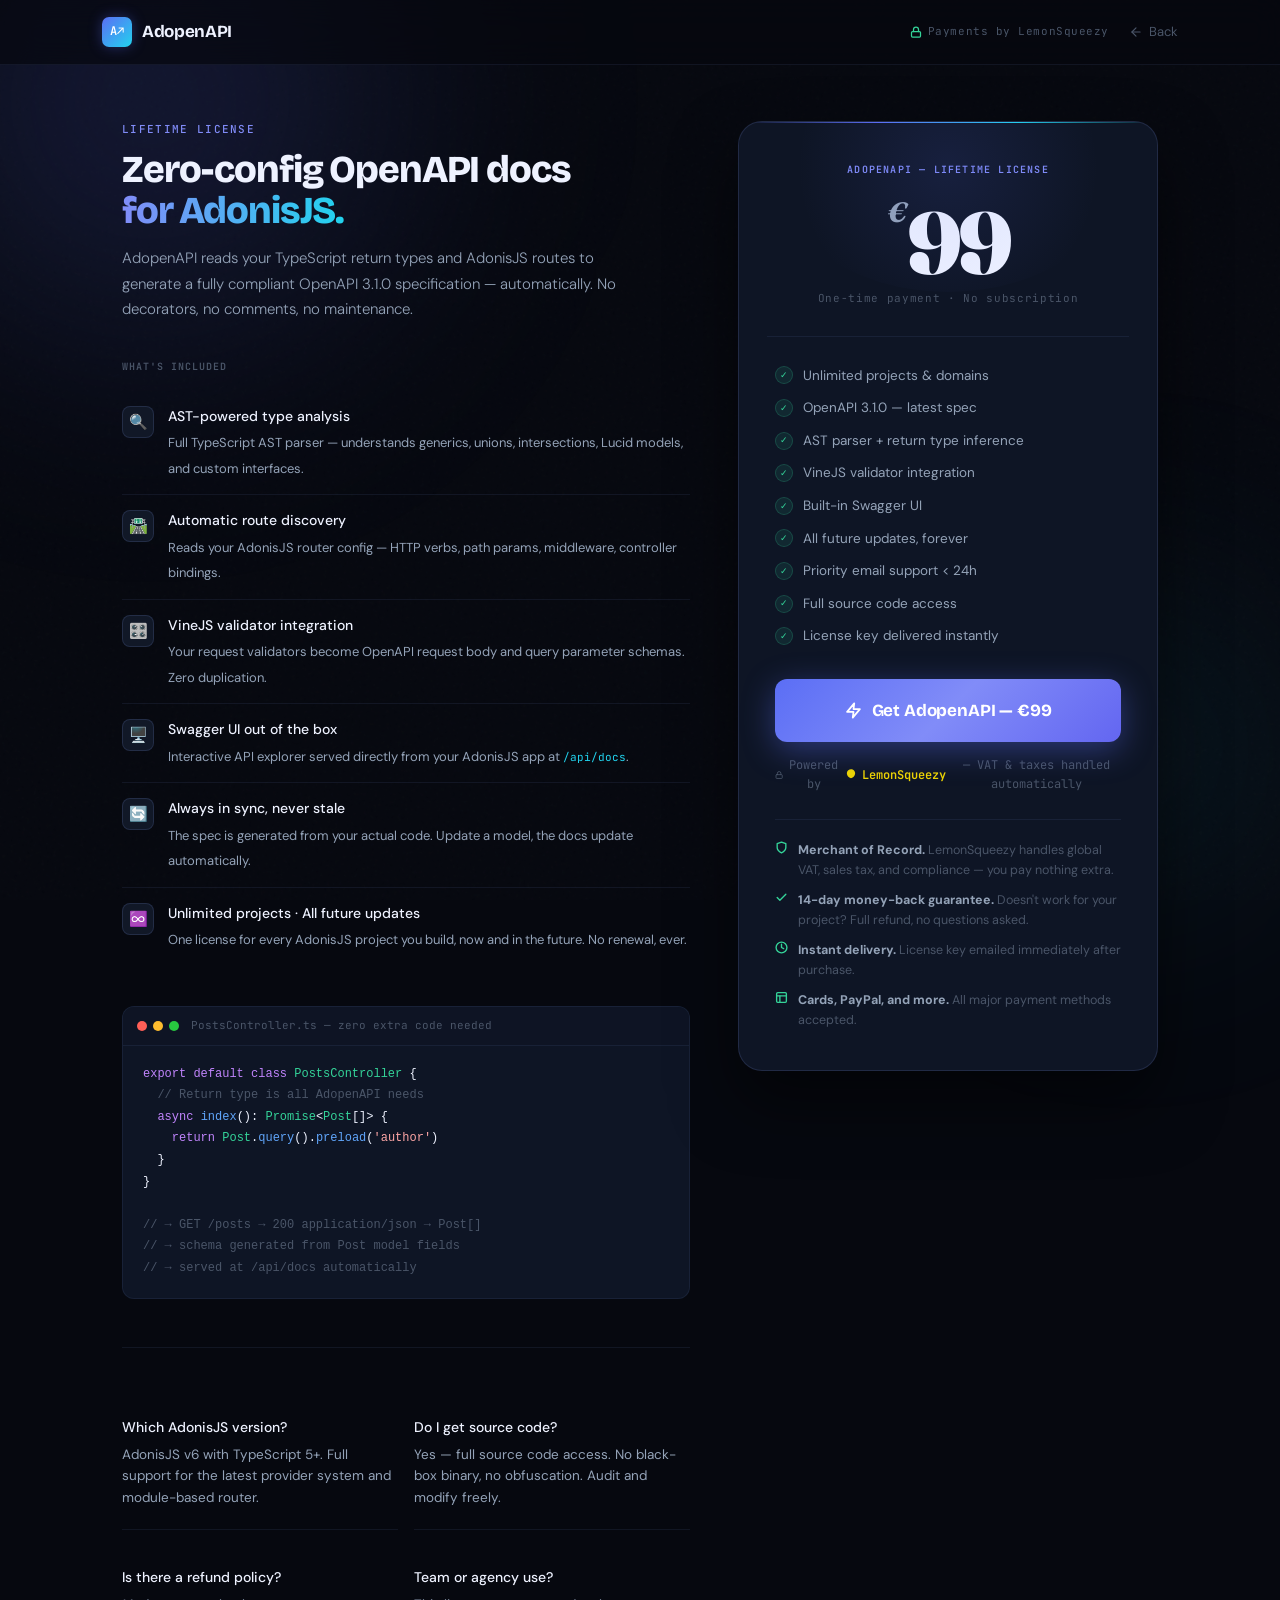
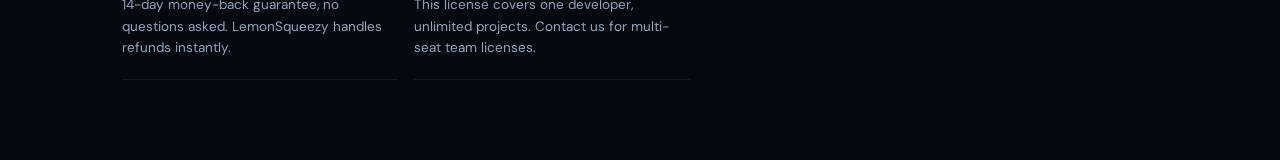
==== payment.html @ 4caa6e7c "first commit" ====
<!DOCTYPE html>
<html lang="en">
<head>
  <meta charset="UTF-8" />
  <meta name="viewport" content="width=device-width, initial-scale=1.0" />
  <title>AdopenAPI — Get Lifetime Access</title>
  <meta name="robots" content="noindex" />
  <link rel="preconnect" href="https://fonts.googleapis.com" />
  <link rel="preconnect" href="https://fonts.gstatic.com" crossorigin />
  <link href="https://fonts.googleapis.com/css2?family=Bricolage+Grotesque:opsz,wght@12..96,400;12..96,500;12..96,600;12..96,700;12..96,800&family=Fraunces:opsz,wght@9..144,700;9..144,900&family=DM+Sans:ital,opsz,wght@0,9..40,300;0,9..40,400;0,9..40,500&family=JetBrains+Mono:wght@400;500;600&display=swap" rel="stylesheet" />
  <!--
    LemonSqueezy overlay checkout script.
    This opens the checkout in a beautiful overlay modal without leaving your page.
    The user is redirected to success.html after purchase.
  -->
  <script src="https://app.lemonsqueezy.com/js/lemon.js" defer></script>
  <style>
    *, *::before, *::after { box-sizing: border-box; margin: 0; padding: 0; }

    :root {
      --bg:        #06080F;
      --bg-2:      #090C16;
      --bg-3:      #0E1525;
      --surface:   #111827;
      --border:    rgba(99, 120, 180, 0.12);
      --border-2:  rgba(99, 120, 180, 0.22);
      --primary:   #5B6EF5;
      --primary-2: #818CF8;
      --glow:      rgba(91, 110, 245, 0.35);
      --cyan:      #22D3EE;
      --green:     #34D399;
      --orange:    #FBBF24;
      --text:      #EEF2FF;
      --text-2:    #94A3B8;
      --text-3:    #4A5568;
      --ff-head:   'Bricolage Grotesque', sans-serif;
      --ff-display:'Fraunces', serif;
      --ff-body:   'DM Sans', sans-serif;
      --ff-mono:   'JetBrains Mono', monospace;
    }

    html { scroll-behavior: smooth; }

    body {
      background: var(--bg);
      color: var(--text);
      font-family: var(--ff-body);
      font-size: 16px;
      line-height: 1.6;
      overflow-x: hidden;
      -webkit-font-smoothing: antialiased;
      min-height: 100vh;
    }

    ::-webkit-scrollbar { width: 6px; }
    ::-webkit-scrollbar-track { background: var(--bg); }
    ::-webkit-scrollbar-thumb { background: var(--primary); border-radius: 3px; }

    body::before {
      content: '';
      position: fixed; inset: 0;
      background-image: url("data:image/svg+xml,%3Csvg viewBox='0 0 256 256' xmlns='http://www.w3.org/2000/svg'%3E%3Cfilter id='noise'%3E%3CfeTurbulence type='fractalNoise' baseFrequency='0.9' numOctaves='4' stitchTiles='stitch'/%3E%3C/filter%3E%3Crect width='100%25' height='100%25' filter='url(%23noise)' opacity='0.04'/%3E%3C/svg%3E");
      pointer-events: none; z-index: 0; opacity: 0.5;
    }

    /* ─── BACKGROUND ORBS ─── */
    .bg-orb { position: fixed; border-radius: 50%; filter: blur(110px); pointer-events: none; z-index: 0; opacity: 0; animation: orb-in 1.2s ease forwards; }
    .bg-orb-1 {
      width: 700px; height: 700px;
      background: radial-gradient(circle, rgba(91,110,245,0.22) 0%, transparent 70%);
      top: -250px; left: -200px; animation-delay: 0s;
    }
    .bg-orb-2 {
      width: 500px; height: 500px;
      background: radial-gradient(circle, rgba(34,211,238,0.1) 0%, transparent 70%);
      bottom: -100px; right: -100px; animation-delay: 0.2s;
    }
    @keyframes orb-in { to { opacity: 1; } }

    /* ─── HEADER ─── */
    header {
      position: relative; z-index: 10;
      border-bottom: 1px solid var(--border);
      background: rgba(6, 8, 15, 0.7);
      backdrop-filter: blur(16px);
    }
    .header-inner {
      max-width: 1140px; margin: 0 auto; padding: 0 32px;
      height: 64px; display: flex; align-items: center; justify-content: space-between;
    }
    .brand {
      display: flex; align-items: center; gap: 10px;
      font-family: var(--ff-head); font-weight: 700; font-size: 17px;
      color: var(--text); text-decoration: none; letter-spacing: -0.02em;
    }
    .brand-icon {
      width: 30px; height: 30px; border-radius: 7px;
      background: linear-gradient(135deg, var(--primary) 0%, var(--cyan) 100%);
      display: flex; align-items: center; justify-content: center;
      font-family: var(--ff-mono); font-size: 12px; font-weight: 600; color: #fff;
      box-shadow: 0 0 14px var(--glow);
    }
    .header-right { display: flex; align-items: center; gap: 20px; }
    .secure-label {
      display: flex; align-items: center; gap: 6px;
      font-family: var(--ff-mono); font-size: 11px; color: var(--text-3); letter-spacing: 0.05em;
    }
    .secure-label svg { color: var(--green); }
    .back-link {
      display: flex; align-items: center; gap: 6px;
      font-size: 13px; color: var(--text-3); text-decoration: none; transition: color 0.2s;
    }
    .back-link:hover { color: var(--text-2); }

    /* ─── MAIN LAYOUT ─── */
    .checkout-wrap {
      position: relative; z-index: 1;
      max-width: 1100px; margin: 0 auto;
      padding: 56px 32px 80px;
      display: grid; grid-template-columns: 1fr 420px; gap: 48px; align-items: start;
    }

    /* ══════════════════════════
       LEFT — PRODUCT DETAILS
    ══════════════════════════ */
    .product-details {}

    .pd-eyebrow {
      font-family: var(--ff-mono); font-size: 11px; font-weight: 500;
      text-transform: uppercase; letter-spacing: 0.12em; color: var(--primary-2);
      margin-bottom: 10px;
    }
    .pd-title {
      font-family: var(--ff-head); font-size: clamp(26px, 3.5vw, 38px);
      font-weight: 800; letter-spacing: -0.03em; line-height: 1.1; margin-bottom: 14px;
    }
    .pd-title span {
      background: linear-gradient(90deg, var(--primary-2), var(--cyan));
      -webkit-background-clip: text; -webkit-text-fill-color: transparent; background-clip: text;
    }
    .pd-sub {
      font-size: 15px; color: var(--text-2); line-height: 1.7; font-weight: 300;
      max-width: 520px; margin-bottom: 36px;
    }

    /* What's included */
    .includes-title {
      font-family: var(--ff-mono); font-size: 10px; font-weight: 600;
      text-transform: uppercase; letter-spacing: 0.1em; color: var(--text-3);
      margin-bottom: 16px;
    }
    .includes-list {
      list-style: none; display: flex; flex-direction: column; gap: 0;
      margin-bottom: 40px;
    }
    .inc-item {
      display: flex; align-items: flex-start; gap: 14px;
      padding: 14px 0; border-bottom: 1px solid var(--border);
    }
    .inc-item:last-child { border-bottom: none; }
    .inc-icon {
      width: 32px; height: 32px; border-radius: 8px; flex-shrink: 0;
      background: var(--surface); border: 1px solid var(--border-2);
      display: flex; align-items: center; justify-content: center; font-size: 15px;
      margin-top: 1px;
    }
    .inc-text strong { display: block; font-size: 14px; font-weight: 500; margin-bottom: 2px; }
    .inc-text span { font-size: 13px; color: var(--text-2); line-height: 1.5; }

    /* Code preview strip */
    .code-strip {
      background: var(--bg-3); border: 1px solid var(--border); border-radius: 12px;
      overflow: hidden;
    }
    .code-strip-bar {
      display: flex; align-items: center; gap: 6px; padding: 10px 14px;
      background: rgba(14,21,37,0.8); border-bottom: 1px solid var(--border);
    }
    .cd { width: 10px; height: 10px; border-radius: 50%; }
    .cd-r { background: #FF5F57; } .cd-y { background: #FEBC2E; } .cd-g { background: #28C840; }
    .code-strip-title { font-family: var(--ff-mono); font-size: 11px; color: var(--text-3); margin-left: 6px; }
    .code-strip-body {
      padding: 18px 20px; font-family: var(--ff-mono); font-size: 12px; line-height: 1.8;
      overflow-x: auto;
    }
    .kw { color: #C084FC; } .fn { color: #60A5FA; } .cl { color: #34D399; }
    .st { color: #FCA5A5; } .cm { color: #4A5568; } .pu { color: var(--text); }
    .op { color: var(--text-2); }

    /* ══════════════════════════
       RIGHT — PRICE CARD
    ══════════════════════════ */
    .price-card {
      background: var(--bg-3); border: 1px solid var(--border-2);
      border-radius: 24px; padding: 40px 36px;
      position: relative; overflow: hidden;
      box-shadow: 0 32px 64px rgba(0,0,0,0.5);
    }
    .price-card::before {
      content: ''; position: absolute; top: 0; left: 0; right: 0; height: 1px;
      background: linear-gradient(90deg, transparent, var(--primary), var(--cyan), transparent);
    }
    .price-card-glow {
      position: absolute; top: -80px; left: 50%; transform: translateX(-50%);
      width: 350px; height: 250px; border-radius: 50%;
      background: radial-gradient(circle, rgba(91,110,245,0.12) 0%, transparent 70%);
      pointer-events: none;
    }

    .pc-label {
      font-family: var(--ff-mono); font-size: 10px; font-weight: 600;
      text-transform: uppercase; letter-spacing: 0.12em; color: var(--primary-2);
      margin-bottom: 20px; text-align: center;
    }

    /* Price display */
    .pc-price {
      text-align: center; margin-bottom: 4px; line-height: 1;
    }
    .pc-currency {
      font-family: var(--ff-display); font-size: 28px; font-weight: 700;
      font-style: italic; color: var(--text-2); vertical-align: top; margin-top: 14px;
    }
    .pc-amount {
      font-family: var(--ff-display); font-size: 88px; font-weight: 900;
      letter-spacing: -0.04em; color: var(--text); font-optical-sizing: auto;
    }
    .pc-once {
      text-align: center; font-family: var(--ff-mono); font-size: 11px;
      color: var(--text-3); letter-spacing: 0.06em; margin-bottom: 28px;
    }

    /* Divider */
    .pc-divider {
      height: 1px; background: var(--border); margin: 0 -8px 28px;
    }

    /* Mini feature list */
    .pc-features {
      list-style: none; display: flex; flex-direction: column; gap: 11px; margin-bottom: 32px;
    }
    .pc-features li {
      display: flex; align-items: center; gap: 10px;
      font-size: 13.5px; color: var(--text-2);
    }
    .pc-check {
      width: 18px; height: 18px; border-radius: 50%; flex-shrink: 0;
      background: rgba(52,211,153,0.1); border: 1px solid rgba(52,211,153,0.2);
      display: flex; align-items: center; justify-content: center;
      font-size: 9px; color: var(--green);
    }

    /* CTA Button — LemonSqueezy overlay trigger */
    .ls-btn {
      display: flex; align-items: center; justify-content: center; gap: 10px;
      width: 100%; padding: 18px 28px; border-radius: 12px;
      font-family: var(--ff-head); font-size: 17px; font-weight: 700;
      letter-spacing: -0.01em; color: #fff; text-decoration: none;
      background: linear-gradient(135deg, var(--primary) 0%, #818CF8 50%, #6366F1 100%);
      box-shadow: 0 8px 32px rgba(91,110,245,0.4);
      transition: all 0.25s; border: none; cursor: pointer;
      position: relative; overflow: hidden;
    }
    .ls-btn::after {
      content: '';
      position: absolute; inset: 0;
      background: linear-gradient(105deg, transparent 40%, rgba(255,255,255,0.07) 50%, transparent 60%);
      transform: translateX(-100%);
    }
    .ls-btn:hover { transform: translateY(-2px); box-shadow: 0 16px 48px rgba(91,110,245,0.5); }
    .ls-btn:hover::after { animation: shimmer 0.6s ease forwards; }
    @keyframes shimmer { to { transform: translateX(100%); } }

    /* LemonSqueezy branding note */
    .ls-note {
      margin-top: 14px; text-align: center;
      font-size: 12px; color: var(--text-3); font-family: var(--ff-mono);
      display: flex; align-items: center; justify-content: center; gap: 6px;
    }

    /* LemonSqueezy logo (text-based) */
    .ls-logo {
      display: inline-flex; align-items: center; gap: 4px;
      font-weight: 600; color: #EFD500;
    }
    .ls-logo svg { width: 14px; height: 14px; }

    /* Trust items */
    .pc-trust {
      margin-top: 24px; padding-top: 20px; border-top: 1px solid var(--border);
      display: flex; flex-direction: column; gap: 10px;
    }
    .trust-row {
      display: flex; align-items: flex-start; gap: 10px;
      font-size: 12.5px; color: var(--text-3);
    }
    .trust-row svg { color: var(--green); flex-shrink: 0; margin-top: 1px; }
    .trust-row strong { color: var(--text-2); }

    /* ─── FAQ STRIP ─── */
    .faq-strip {
      margin-top: 48px; padding-top: 48px;
      border-top: 1px solid var(--border);
      display: grid; grid-template-columns: 1fr 1fr; gap: 16px;
    }
    .faq-mini { padding: 20px 0; border-bottom: 1px solid var(--border); }
    .faq-mini-q {
      font-size: 14px; font-weight: 500; margin-bottom: 6px;
      color: var(--text);
    }
    .faq-mini-a { font-size: 13.5px; color: var(--text-2); line-height: 1.6; }

    /* ─── RESPONSIVE ─── */
    @media (max-width: 900px) {
      .checkout-wrap { grid-template-columns: 1fr; gap: 40px; padding: 32px 20px 64px; }
      .price-card { padding: 32px 28px; }
      .pc-amount { font-size: 72px; }
      .faq-strip { grid-template-columns: 1fr; }
      .header-inner { padding: 0 20px; }
      .secure-label { display: none; }
    }
  </style>
</head>
<body>

<div class="bg-orb bg-orb-1"></div>
<div class="bg-orb bg-orb-2"></div>

<!-- HEADER -->
<header>
  <div class="header-inner">
    <a href="index-v2.html" class="brand">
      <span class="brand-icon">A↗</span>
      AdopenAPI
    </a>
    <div class="header-right">
      <div class="secure-label">
        <svg width="12" height="12" viewBox="0 0 24 24" fill="none" stroke="currentColor" stroke-width="2.5" stroke-linecap="round" stroke-linejoin="round"><rect x="3" y="11" width="18" height="11" rx="2" ry="2"/><path d="M7 11V7a5 5 0 0 1 10 0v4"/></svg>
        Payments by LemonSqueezy
      </div>
      <a href="index-v2.html" class="back-link">
        <svg width="14" height="14" viewBox="0 0 24 24" fill="none" stroke="currentColor" stroke-width="2" stroke-linecap="round" stroke-linejoin="round"><line x1="19" y1="12" x2="5" y2="12"/><polyline points="12 19 5 12 12 5"/></svg>
        Back
      </a>
    </div>
  </div>
</header>

<!-- CHECKOUT WRAP -->
<div class="checkout-wrap">

  <!-- LEFT — PRODUCT DETAILS -->
  <div class="product-details">
    <p class="pd-eyebrow">Lifetime license</p>
    <h1 class="pd-title">
      Zero-config OpenAPI docs<br/>
      <span>for AdonisJS.</span>
    </h1>
    <p class="pd-sub">
      AdopenAPI reads your TypeScript return types and AdonisJS routes to generate a fully compliant OpenAPI 3.1.0 specification — automatically. No decorators, no comments, no maintenance.
    </p>

    <p class="includes-title">What's included</p>
    <ul class="includes-list">
      <li class="inc-item">
        <span class="inc-icon">🔍</span>
        <div class="inc-text">
          <strong>AST-powered type analysis</strong>
          <span>Full TypeScript AST parser — understands generics, unions, intersections, Lucid models, and custom interfaces.</span>
        </div>
      </li>
      <li class="inc-item">
        <span class="inc-icon">🛣️</span>
        <div class="inc-text">
          <strong>Automatic route discovery</strong>
          <span>Reads your AdonisJS router config — HTTP verbs, path params, middleware, controller bindings.</span>
        </div>
      </li>
      <li class="inc-item">
        <span class="inc-icon">🎛️</span>
        <div class="inc-text">
          <strong>VineJS validator integration</strong>
          <span>Your request validators become OpenAPI request body and query parameter schemas. Zero duplication.</span>
        </div>
      </li>
      <li class="inc-item">
        <span class="inc-icon">🖥️</span>
        <div class="inc-text">
          <strong>Swagger UI out of the box</strong>
          <span>Interactive API explorer served directly from your AdonisJS app at <code style="font-family:var(--ff-mono);font-size:0.85em;color:var(--cyan)">/api/docs</code>.</span>
        </div>
      </li>
      <li class="inc-item">
        <span class="inc-icon">🔄</span>
        <div class="inc-text">
          <strong>Always in sync, never stale</strong>
          <span>The spec is generated from your actual code. Update a model, the docs update automatically.</span>
        </div>
      </li>
      <li class="inc-item">
        <span class="inc-icon">♾️</span>
        <div class="inc-text">
          <strong>Unlimited projects · All future updates</strong>
          <span>One license for every AdonisJS project you build, now and in the future. No renewal, ever.</span>
        </div>
      </li>
    </ul>

    <!-- Code preview -->
    <div class="code-strip">
      <div class="code-strip-bar">
        <span class="cd cd-r"></span><span class="cd cd-y"></span><span class="cd cd-g"></span>
        <span class="code-strip-title">PostsController.ts — zero extra code needed</span>
      </div>
      <div class="code-strip-body">
<pre><span class="kw">export default</span> <span class="kw">class</span> <span class="cl">PostsController</span> <span class="pu">{</span>
  <span class="cm">// Return type is all AdopenAPI needs</span>
  <span class="kw">async</span> <span class="fn">index</span><span class="pu">():</span> <span class="cl">Promise</span><span class="pu">&lt;</span><span class="cl">Post</span><span class="pu">[]&gt;</span> <span class="pu">{</span>
    <span class="kw">return</span> <span class="cl">Post</span><span class="pu">.</span><span class="fn">query</span><span class="pu">().</span><span class="fn">preload</span><span class="pu">(</span><span class="st">'author'</span><span class="pu">)</span>
  <span class="pu">}</span>
<span class="pu">}</span>

<span class="cm">// → GET /posts → 200 application/json → Post[]</span>
<span class="cm">// → schema generated from Post model fields</span>
<span class="cm">// → served at /api/docs automatically</span></pre>
      </div>
    </div>

    <!-- Mini FAQ -->
    <div class="faq-strip">
      <div class="faq-mini">
        <div class="faq-mini-q">Which AdonisJS version?</div>
        <div class="faq-mini-a">AdonisJS v6 with TypeScript 5+. Full support for the latest provider system and module-based router.</div>
      </div>
      <div class="faq-mini">
        <div class="faq-mini-q">Do I get source code?</div>
        <div class="faq-mini-a">Yes — full source code access. No black-box binary, no obfuscation. Audit and modify freely.</div>
      </div>
      <div class="faq-mini">
        <div class="faq-mini-q">Is there a refund policy?</div>
        <div class="faq-mini-a">14-day money-back guarantee, no questions asked. LemonSqueezy handles refunds instantly.</div>
      </div>
      <div class="faq-mini">
        <div class="faq-mini-q">Team or agency use?</div>
        <div class="faq-mini-a">This license covers one developer, unlimited projects. Contact us for multi-seat team licenses.</div>
      </div>
    </div>
  </div>

  <!-- RIGHT — PRICE CARD -->
  <div>
    <div class="price-card">
      <div class="price-card-glow"></div>
      <p class="pc-label">AdopenAPI — Lifetime License</p>

      <div class="pc-price">
        <span class="pc-currency">€</span><span class="pc-amount">99</span>
      </div>
      <p class="pc-once">One-time payment · No subscription</p>

      <div class="pc-divider"></div>

      <ul class="pc-features">
        <li><span class="pc-check">✓</span> Unlimited projects &amp; domains</li>
        <li><span class="pc-check">✓</span> OpenAPI 3.1.0 — latest spec</li>
        <li><span class="pc-check">✓</span> AST parser + return type inference</li>
        <li><span class="pc-check">✓</span> VineJS validator integration</li>
        <li><span class="pc-check">✓</span> Built-in Swagger UI</li>
        <li><span class="pc-check">✓</span> All future updates, forever</li>
        <li><span class="pc-check">✓</span> Priority email support &lt; 24h</li>
        <li><span class="pc-check">✓</span> Full source code access</li>
        <li><span class="pc-check">✓</span> License key delivered instantly</li>
      </ul>

      <!--
        ════════════════════════════════════════
        LEMONSQUEEZY CHECKOUT BUTTON
        ════════════════════════════════════════

        Replace the href with your actual LemonSqueezy checkout URL:

          https://YOUR-STORE.lemonsqueezy.com/checkout/buy/YOUR-VARIANT-ID
            ?checkout[redirect_url]=https://yourdomain.com/success.html

        The class "lemonsqueezy-button" makes it open as an overlay modal.

        To get your checkout URL:
          1. Log in to app.lemonsqueezy.com
          2. Products → your product → Share
          3. Copy the checkout link
          4. Append ?checkout[redirect_url]=YOUR_SUCCESS_URL

        LemonSqueezy will append ?order_id=xxx to your redirect URL.
      -->
      <a
        href="https://YOUR-STORE.lemonsqueezy.com/checkout/buy/YOUR-VARIANT-ID?checkout[redirect_url]=https://yourdomain.com/success.html"
        class="ls-btn lemonsqueezy-button"
      >
        <svg width="17" height="17" viewBox="0 0 24 24" fill="none" stroke="currentColor" stroke-width="2.5" stroke-linecap="round" stroke-linejoin="round"><path d="M13 2L3 14h9l-1 8 10-12h-9l1-8z"/></svg>
        Get AdopenAPI — €99
      </a>

      <p class="ls-note">
        <svg width="12" height="12" viewBox="0 0 24 24" fill="none" stroke="currentColor" stroke-width="2.5" stroke-linecap="round" stroke-linejoin="round"><rect x="3" y="11" width="18" height="11" rx="2" ry="2"/><path d="M7 11V7a5 5 0 0 1 10 0v4"/></svg>
        Powered by
        <span class="ls-logo">
          <!-- LemonSqueezy lemon icon (simplified) -->
          <svg viewBox="0 0 24 24" fill="currentColor" xmlns="http://www.w3.org/2000/svg"><path d="M12 2C8.5 2 5.5 4.5 5 8c-.5 3 1 6 3.5 8 1 .8 2 1.5 3.5 1.5s2.5-.7 3.5-1.5C18 14 19.5 11 19 8c-.5-3.5-3.5-6-7-6z"/></svg>
          LemonSqueezy
        </span>
        — VAT &amp; taxes handled automatically
      </p>

      <div class="pc-trust">
        <div class="trust-row">
          <svg width="13" height="13" viewBox="0 0 24 24" fill="none" stroke="currentColor" stroke-width="2.5" stroke-linecap="round" stroke-linejoin="round"><path d="M12 22s8-4 8-10V5l-8-3-8 3v7c0 6 8 10 8 10z"/></svg>
          <span><strong>Merchant of Record.</strong> LemonSqueezy handles global VAT, sales tax, and compliance — you pay nothing extra.</span>
        </div>
        <div class="trust-row">
          <svg width="13" height="13" viewBox="0 0 24 24" fill="none" stroke="currentColor" stroke-width="2.5" stroke-linecap="round" stroke-linejoin="round"><polyline points="20 6 9 17 4 12"/></svg>
          <span><strong>14-day money-back guarantee.</strong> Doesn't work for your project? Full refund, no questions asked.</span>
        </div>
        <div class="trust-row">
          <svg width="13" height="13" viewBox="0 0 24 24" fill="none" stroke="currentColor" stroke-width="2.5" stroke-linecap="round" stroke-linejoin="round"><circle cx="12" cy="12" r="10"/><polyline points="12 6 12 12 16 14"/></svg>
          <span><strong>Instant delivery.</strong> License key emailed immediately after purchase.</span>
        </div>
        <div class="trust-row">
          <svg width="13" height="13" viewBox="0 0 24 24" fill="none" stroke="currentColor" stroke-width="2.5" stroke-linecap="round" stroke-linejoin="round"><rect x="3" y="3" width="18" height="18" rx="2" ry="2"/><line x1="3" y1="9" x2="21" y2="9"/><line x1="9" y1="21" x2="9" y2="9"/></svg>
          <span><strong>Cards, PayPal, and more.</strong> All major payment methods accepted.</span>
        </div>
      </div>
    </div>
  </div>

</div>

</body>
</html>
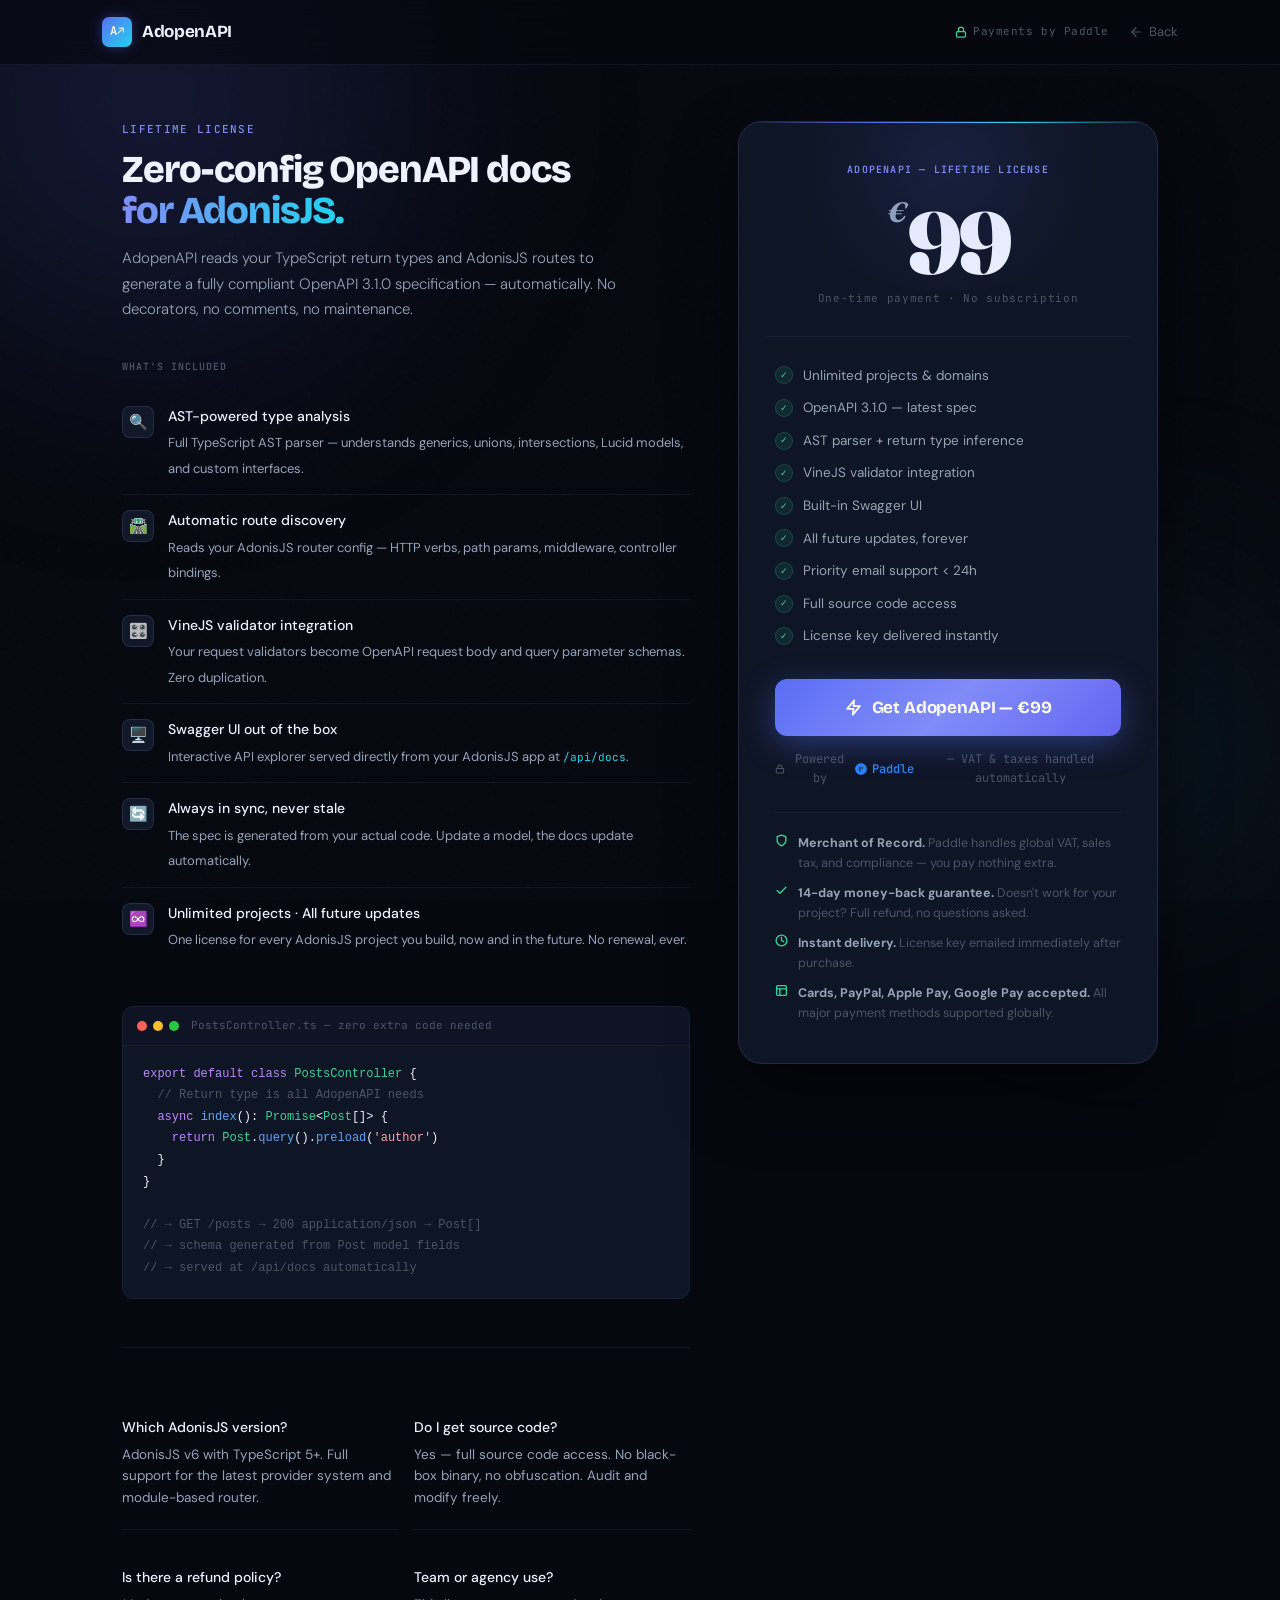
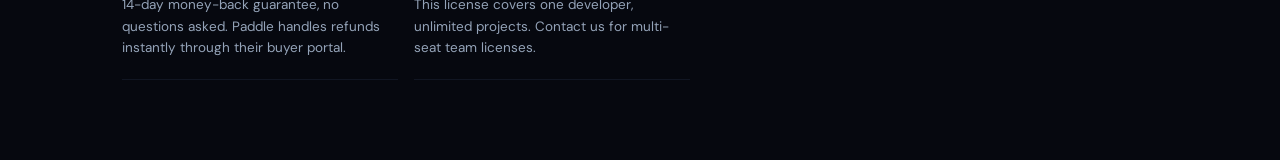
==== commit de1575d7: "feat: use Paddle" ====
--- a/payment.html
+++ b/payment.html
@@ -1,419 +1,825 @@
-<!DOCTYPE html>
+<!doctype html>
 <html lang="en">
-<head>
-  <meta charset="UTF-8" />
-  <meta name="viewport" content="width=device-width, initial-scale=1.0" />
-  <title>AdopenAPI — Get Lifetime Access</title>
-  <meta name="robots" content="noindex" />
-  <link rel="preconnect" href="https://fonts.googleapis.com" />
-  <link rel="preconnect" href="https://fonts.gstatic.com" crossorigin />
-  <link href="https://fonts.googleapis.com/css2?family=Bricolage+Grotesque:opsz,wght@12..96,400;12..96,500;12..96,600;12..96,700;12..96,800&family=Fraunces:opsz,wght@9..144,700;9..144,900&family=DM+Sans:ital,opsz,wght@0,9..40,300;0,9..40,400;0,9..40,500&family=JetBrains+Mono:wght@400;500;600&display=swap" rel="stylesheet" />
-  <!--
-    LemonSqueezy overlay checkout script.
-    This opens the checkout in a beautiful overlay modal without leaving your page.
-    The user is redirected to success.html after purchase.
+  <head>
+    <meta charset="UTF-8" />
+    <meta
+      name="viewport"
+      content="width=device-width, initial-scale=1.0"
+    />
+    <title>AdopenAPI — Get Lifetime Access</title>
+    <meta
+      name="robots"
+      content="noindex"
+    />
+    <link
+      rel="preconnect"
+      href="https://fonts.googleapis.com"
+    />
+    <link
+      rel="preconnect"
+      href="https://fonts.gstatic.com"
+      crossorigin
+    />
+    <link
+      href="https://fonts.googleapis.com/css2?family=Bricolage+Grotesque:opsz,wght@12..96,400;12..96,500;12..96,600;12..96,700;12..96,800&family=Fraunces:opsz,wght@9..144,700;9..144,900&family=DM+Sans:ital,opsz,wght@0,9..40,300;0,9..40,400;0,9..40,500&family=JetBrains+Mono:wght@400;500;600&display=swap"
+      rel="stylesheet"
+    />
+    <!--
+    Paddle.js v2 — handles the inline/overlay checkout.
+    Initialize with your client-side token; no secret keys are ever exposed.
   -->
-  <script src="https://app.lemonsqueezy.com/js/lemon.js" defer></script>
-  <style>
-    *, *::before, *::after { box-sizing: border-box; margin: 0; padding: 0; }
-
-    :root {
-      --bg:        #06080F;
-      --bg-2:      #090C16;
-      --bg-3:      #0E1525;
-      --surface:   #111827;
-      --border:    rgba(99, 120, 180, 0.12);
-      --border-2:  rgba(99, 120, 180, 0.22);
-      --primary:   #5B6EF5;
-      --primary-2: #818CF8;
-      --glow:      rgba(91, 110, 245, 0.35);
-      --cyan:      #22D3EE;
-      --green:     #34D399;
-      --orange:    #FBBF24;
-      --text:      #EEF2FF;
-      --text-2:    #94A3B8;
-      --text-3:    #4A5568;
-      --ff-head:   'Bricolage Grotesque', sans-serif;
-      --ff-display:'Fraunces', serif;
-      --ff-body:   'DM Sans', sans-serif;
-      --ff-mono:   'JetBrains Mono', monospace;
-    }
-
-    html { scroll-behavior: smooth; }
-
-    body {
-      background: var(--bg);
-      color: var(--text);
-      font-family: var(--ff-body);
-      font-size: 16px;
-      line-height: 1.6;
-      overflow-x: hidden;
-      -webkit-font-smoothing: antialiased;
-      min-height: 100vh;
-    }
-
-    ::-webkit-scrollbar { width: 6px; }
-    ::-webkit-scrollbar-track { background: var(--bg); }
-    ::-webkit-scrollbar-thumb { background: var(--primary); border-radius: 3px; }
-
-    body::before {
-      content: '';
-      position: fixed; inset: 0;
-      background-image: url("data:image/svg+xml,%3Csvg viewBox='0 0 256 256' xmlns='http://www.w3.org/2000/svg'%3E%3Cfilter id='noise'%3E%3CfeTurbulence type='fractalNoise' baseFrequency='0.9' numOctaves='4' stitchTiles='stitch'/%3E%3C/filter%3E%3Crect width='100%25' height='100%25' filter='url(%23noise)' opacity='0.04'/%3E%3C/svg%3E");
-      pointer-events: none; z-index: 0; opacity: 0.5;
-    }
-
-    /* ─── BACKGROUND ORBS ─── */
-    .bg-orb { position: fixed; border-radius: 50%; filter: blur(110px); pointer-events: none; z-index: 0; opacity: 0; animation: orb-in 1.2s ease forwards; }
-    .bg-orb-1 {
-      width: 700px; height: 700px;
-      background: radial-gradient(circle, rgba(91,110,245,0.22) 0%, transparent 70%);
-      top: -250px; left: -200px; animation-delay: 0s;
-    }
-    .bg-orb-2 {
-      width: 500px; height: 500px;
-      background: radial-gradient(circle, rgba(34,211,238,0.1) 0%, transparent 70%);
-      bottom: -100px; right: -100px; animation-delay: 0.2s;
-    }
-    @keyframes orb-in { to { opacity: 1; } }
-
-    /* ─── HEADER ─── */
-    header {
-      position: relative; z-index: 10;
-      border-bottom: 1px solid var(--border);
-      background: rgba(6, 8, 15, 0.7);
-      backdrop-filter: blur(16px);
-    }
-    .header-inner {
-      max-width: 1140px; margin: 0 auto; padding: 0 32px;
-      height: 64px; display: flex; align-items: center; justify-content: space-between;
-    }
-    .brand {
-      display: flex; align-items: center; gap: 10px;
-      font-family: var(--ff-head); font-weight: 700; font-size: 17px;
-      color: var(--text); text-decoration: none; letter-spacing: -0.02em;
-    }
-    .brand-icon {
-      width: 30px; height: 30px; border-radius: 7px;
-      background: linear-gradient(135deg, var(--primary) 0%, var(--cyan) 100%);
-      display: flex; align-items: center; justify-content: center;
-      font-family: var(--ff-mono); font-size: 12px; font-weight: 600; color: #fff;
-      box-shadow: 0 0 14px var(--glow);
-    }
-    .header-right { display: flex; align-items: center; gap: 20px; }
-    .secure-label {
-      display: flex; align-items: center; gap: 6px;
-      font-family: var(--ff-mono); font-size: 11px; color: var(--text-3); letter-spacing: 0.05em;
-    }
-    .secure-label svg { color: var(--green); }
-    .back-link {
-      display: flex; align-items: center; gap: 6px;
-      font-size: 13px; color: var(--text-3); text-decoration: none; transition: color 0.2s;
-    }
-    .back-link:hover { color: var(--text-2); }
-
-    /* ─── MAIN LAYOUT ─── */
-    .checkout-wrap {
-      position: relative; z-index: 1;
-      max-width: 1100px; margin: 0 auto;
-      padding: 56px 32px 80px;
-      display: grid; grid-template-columns: 1fr 420px; gap: 48px; align-items: start;
-    }
-
-    /* ══════════════════════════
+    <script src="https://cdn.paddle.com/paddle/v2/paddle.js"></script>
+    <style>
+      *,
+      *::before,
+      *::after {
+        box-sizing: border-box;
+        margin: 0;
+        padding: 0;
+      }
+
+      :root {
+        --bg: #06080f;
+        --bg-2: #090c16;
+        --bg-3: #0e1525;
+        --surface: #111827;
+        --border: rgba(99, 120, 180, 0.12);
+        --border-2: rgba(99, 120, 180, 0.22);
+        --primary: #5b6ef5;
+        --primary-2: #818cf8;
+        --glow: rgba(91, 110, 245, 0.35);
+        --cyan: #22d3ee;
+        --green: #34d399;
+        --orange: #fbbf24;
+        --paddle: #0052cc;
+        --paddle-2: #2684ff;
+        --text: #eef2ff;
+        --text-2: #94a3b8;
+        --text-3: #4a5568;
+        --ff-head: "Bricolage Grotesque", sans-serif;
+        --ff-display: "Fraunces", serif;
+        --ff-body: "DM Sans", sans-serif;
+        --ff-mono: "JetBrains Mono", monospace;
+      }
+
+      html {
+        scroll-behavior: smooth;
+      }
+
+      body {
+        background: var(--bg);
+        color: var(--text);
+        font-family: var(--ff-body);
+        font-size: 16px;
+        line-height: 1.6;
+        overflow-x: hidden;
+        -webkit-font-smoothing: antialiased;
+        min-height: 100vh;
+      }
+
+      ::-webkit-scrollbar {
+        width: 6px;
+      }
+      ::-webkit-scrollbar-track {
+        background: var(--bg);
+      }
+      ::-webkit-scrollbar-thumb {
+        background: var(--primary);
+        border-radius: 3px;
+      }
+
+      body::before {
+        content: "";
+        position: fixed;
+        inset: 0;
+        background-image: url("data:image/svg+xml,%3Csvg viewBox='0 0 256 256' xmlns='http://www.w3.org/2000/svg'%3E%3Cfilter id='noise'%3E%3CfeTurbulence type='fractalNoise' baseFrequency='0.9' numOctaves='4' stitchTiles='stitch'/%3E%3C/filter%3E%3Crect width='100%25' height='100%25' filter='url(%23noise)' opacity='0.04'/%3E%3C/svg%3E");
+        pointer-events: none;
+        z-index: 0;
+        opacity: 0.5;
+      }
+
+      /* ─── BACKGROUND ORBS ─── */
+      .bg-orb {
+        position: fixed;
+        border-radius: 50%;
+        filter: blur(110px);
+        pointer-events: none;
+        z-index: 0;
+        opacity: 0;
+        animation: orb-in 1.2s ease forwards;
+      }
+      .bg-orb-1 {
+        width: 700px;
+        height: 700px;
+        background: radial-gradient(
+          circle,
+          rgba(91, 110, 245, 0.22) 0%,
+          transparent 70%
+        );
+        top: -250px;
+        left: -200px;
+        animation-delay: 0s;
+      }
+      .bg-orb-2 {
+        width: 500px;
+        height: 500px;
+        background: radial-gradient(
+          circle,
+          rgba(34, 211, 238, 0.1) 0%,
+          transparent 70%
+        );
+        bottom: -100px;
+        right: -100px;
+        animation-delay: 0.2s;
+      }
+      @keyframes orb-in {
+        to {
+          opacity: 1;
+        }
+      }
+
+      /* ─── HEADER ─── */
+      header {
+        position: relative;
+        z-index: 10;
+        border-bottom: 1px solid var(--border);
+        background: rgba(6, 8, 15, 0.7);
+        backdrop-filter: blur(16px);
+      }
+      .header-inner {
+        max-width: 1140px;
+        margin: 0 auto;
+        padding: 0 32px;
+        height: 64px;
+        display: flex;
+        align-items: center;
+        justify-content: space-between;
+      }
+      .brand {
+        display: flex;
+        align-items: center;
+        gap: 10px;
+        font-family: var(--ff-head);
+        font-weight: 700;
+        font-size: 17px;
+        color: var(--text);
+        text-decoration: none;
+        letter-spacing: -0.02em;
+      }
+      .brand-icon {
+        width: 30px;
+        height: 30px;
+        border-radius: 7px;
+        background: linear-gradient(
+          135deg,
+          var(--primary) 0%,
+          var(--cyan) 100%
+        );
+        display: flex;
+        align-items: center;
+        justify-content: center;
+        font-family: var(--ff-mono);
+        font-size: 12px;
+        font-weight: 600;
+        color: #fff;
+        box-shadow: 0 0 14px var(--glow);
+      }
+      .header-right {
+        display: flex;
+        align-items: center;
+        gap: 20px;
+      }
+      .secure-label {
+        display: flex;
+        align-items: center;
+        gap: 6px;
+        font-family: var(--ff-mono);
+        font-size: 11px;
+        color: var(--text-3);
+        letter-spacing: 0.05em;
+      }
+      .secure-label svg {
+        color: var(--green);
+      }
+      .back-link {
+        display: flex;
+        align-items: center;
+        gap: 6px;
+        font-size: 13px;
+        color: var(--text-3);
+        text-decoration: none;
+        transition: color 0.2s;
+      }
+      .back-link:hover {
+        color: var(--text-2);
+      }
+
+      /* ─── MAIN LAYOUT ─── */
+      .checkout-wrap {
+        position: relative;
+        z-index: 1;
+        max-width: 1100px;
+        margin: 0 auto;
+        padding: 56px 32px 80px;
+        display: grid;
+        grid-template-columns: 1fr 420px;
+        gap: 48px;
+        align-items: start;
+      }
+
+      /* ══════════════════════════
        LEFT — PRODUCT DETAILS
     ══════════════════════════ */
-    .product-details {}
-
-    .pd-eyebrow {
-      font-family: var(--ff-mono); font-size: 11px; font-weight: 500;
-      text-transform: uppercase; letter-spacing: 0.12em; color: var(--primary-2);
-      margin-bottom: 10px;
-    }
-    .pd-title {
-      font-family: var(--ff-head); font-size: clamp(26px, 3.5vw, 38px);
-      font-weight: 800; letter-spacing: -0.03em; line-height: 1.1; margin-bottom: 14px;
-    }
-    .pd-title span {
-      background: linear-gradient(90deg, var(--primary-2), var(--cyan));
-      -webkit-background-clip: text; -webkit-text-fill-color: transparent; background-clip: text;
-    }
-    .pd-sub {
-      font-size: 15px; color: var(--text-2); line-height: 1.7; font-weight: 300;
-      max-width: 520px; margin-bottom: 36px;
-    }
-
-    /* What's included */
-    .includes-title {
-      font-family: var(--ff-mono); font-size: 10px; font-weight: 600;
-      text-transform: uppercase; letter-spacing: 0.1em; color: var(--text-3);
-      margin-bottom: 16px;
-    }
-    .includes-list {
-      list-style: none; display: flex; flex-direction: column; gap: 0;
-      margin-bottom: 40px;
-    }
-    .inc-item {
-      display: flex; align-items: flex-start; gap: 14px;
-      padding: 14px 0; border-bottom: 1px solid var(--border);
-    }
-    .inc-item:last-child { border-bottom: none; }
-    .inc-icon {
-      width: 32px; height: 32px; border-radius: 8px; flex-shrink: 0;
-      background: var(--surface); border: 1px solid var(--border-2);
-      display: flex; align-items: center; justify-content: center; font-size: 15px;
-      margin-top: 1px;
-    }
-    .inc-text strong { display: block; font-size: 14px; font-weight: 500; margin-bottom: 2px; }
-    .inc-text span { font-size: 13px; color: var(--text-2); line-height: 1.5; }
-
-    /* Code preview strip */
-    .code-strip {
-      background: var(--bg-3); border: 1px solid var(--border); border-radius: 12px;
-      overflow: hidden;
-    }
-    .code-strip-bar {
-      display: flex; align-items: center; gap: 6px; padding: 10px 14px;
-      background: rgba(14,21,37,0.8); border-bottom: 1px solid var(--border);
-    }
-    .cd { width: 10px; height: 10px; border-radius: 50%; }
-    .cd-r { background: #FF5F57; } .cd-y { background: #FEBC2E; } .cd-g { background: #28C840; }
-    .code-strip-title { font-family: var(--ff-mono); font-size: 11px; color: var(--text-3); margin-left: 6px; }
-    .code-strip-body {
-      padding: 18px 20px; font-family: var(--ff-mono); font-size: 12px; line-height: 1.8;
-      overflow-x: auto;
-    }
-    .kw { color: #C084FC; } .fn { color: #60A5FA; } .cl { color: #34D399; }
-    .st { color: #FCA5A5; } .cm { color: #4A5568; } .pu { color: var(--text); }
-    .op { color: var(--text-2); }
-
-    /* ══════════════════════════
+      .product-details {
+      }
+
+      .pd-eyebrow {
+        font-family: var(--ff-mono);
+        font-size: 11px;
+        font-weight: 500;
+        text-transform: uppercase;
+        letter-spacing: 0.12em;
+        color: var(--primary-2);
+        margin-bottom: 10px;
+      }
+      .pd-title {
+        font-family: var(--ff-head);
+        font-size: clamp(26px, 3.5vw, 38px);
+        font-weight: 800;
+        letter-spacing: -0.03em;
+        line-height: 1.1;
+        margin-bottom: 14px;
+      }
+      .pd-title span {
+        background: linear-gradient(90deg, var(--primary-2), var(--cyan));
+        -webkit-background-clip: text;
+        -webkit-text-fill-color: transparent;
+        background-clip: text;
+      }
+      .pd-sub {
+        font-size: 15px;
+        color: var(--text-2);
+        line-height: 1.7;
+        font-weight: 300;
+        max-width: 520px;
+        margin-bottom: 36px;
+      }
+
+      /* What's included */
+      .includes-title {
+        font-family: var(--ff-mono);
+        font-size: 10px;
+        font-weight: 600;
+        text-transform: uppercase;
+        letter-spacing: 0.1em;
+        color: var(--text-3);
+        margin-bottom: 16px;
+      }
+      .includes-list {
+        list-style: none;
+        display: flex;
+        flex-direction: column;
+        gap: 0;
+        margin-bottom: 40px;
+      }
+      .inc-item {
+        display: flex;
+        align-items: flex-start;
+        gap: 14px;
+        padding: 14px 0;
+        border-bottom: 1px solid var(--border);
+      }
+      .inc-item:last-child {
+        border-bottom: none;
+      }
+      .inc-icon {
+        width: 32px;
+        height: 32px;
+        border-radius: 8px;
+        flex-shrink: 0;
+        background: var(--surface);
+        border: 1px solid var(--border-2);
+        display: flex;
+        align-items: center;
+        justify-content: center;
+        font-size: 15px;
+        margin-top: 1px;
+      }
+      .inc-text strong {
+        display: block;
+        font-size: 14px;
+        font-weight: 500;
+        margin-bottom: 2px;
+      }
+      .inc-text span {
+        font-size: 13px;
+        color: var(--text-2);
+        line-height: 1.5;
+      }
+
+      /* Code preview strip */
+      .code-strip {
+        background: var(--bg-3);
+        border: 1px solid var(--border);
+        border-radius: 12px;
+        overflow: hidden;
+      }
+      .code-strip-bar {
+        display: flex;
+        align-items: center;
+        gap: 6px;
+        padding: 10px 14px;
+        background: rgba(14, 21, 37, 0.8);
+        border-bottom: 1px solid var(--border);
+      }
+      .cd {
+        width: 10px;
+        height: 10px;
+        border-radius: 50%;
+      }
+      .cd-r {
+        background: #ff5f57;
+      }
+      .cd-y {
+        background: #febc2e;
+      }
+      .cd-g {
+        background: #28c840;
+      }
+      .code-strip-title {
+        font-family: var(--ff-mono);
+        font-size: 11px;
+        color: var(--text-3);
+        margin-left: 6px;
+      }
+      .code-strip-body {
+        padding: 18px 20px;
+        font-family: var(--ff-mono);
+        font-size: 12px;
+        line-height: 1.8;
+        overflow-x: auto;
+      }
+      .kw {
+        color: #c084fc;
+      }
+      .fn {
+        color: #60a5fa;
+      }
+      .cl {
+        color: #34d399;
+      }
+      .st {
+        color: #fca5a5;
+      }
+      .cm {
+        color: #4a5568;
+      }
+      .pu {
+        color: var(--text);
+      }
+      .op {
+        color: var(--text-2);
+      }
+
+      /* ══════════════════════════
        RIGHT — PRICE CARD
     ══════════════════════════ */
-    .price-card {
-      background: var(--bg-3); border: 1px solid var(--border-2);
-      border-radius: 24px; padding: 40px 36px;
-      position: relative; overflow: hidden;
-      box-shadow: 0 32px 64px rgba(0,0,0,0.5);
-    }
-    .price-card::before {
-      content: ''; position: absolute; top: 0; left: 0; right: 0; height: 1px;
-      background: linear-gradient(90deg, transparent, var(--primary), var(--cyan), transparent);
-    }
-    .price-card-glow {
-      position: absolute; top: -80px; left: 50%; transform: translateX(-50%);
-      width: 350px; height: 250px; border-radius: 50%;
-      background: radial-gradient(circle, rgba(91,110,245,0.12) 0%, transparent 70%);
-      pointer-events: none;
-    }
-
-    .pc-label {
-      font-family: var(--ff-mono); font-size: 10px; font-weight: 600;
-      text-transform: uppercase; letter-spacing: 0.12em; color: var(--primary-2);
-      margin-bottom: 20px; text-align: center;
-    }
-
-    /* Price display */
-    .pc-price {
-      text-align: center; margin-bottom: 4px; line-height: 1;
-    }
-    .pc-currency {
-      font-family: var(--ff-display); font-size: 28px; font-weight: 700;
-      font-style: italic; color: var(--text-2); vertical-align: top; margin-top: 14px;
-    }
-    .pc-amount {
-      font-family: var(--ff-display); font-size: 88px; font-weight: 900;
-      letter-spacing: -0.04em; color: var(--text); font-optical-sizing: auto;
-    }
-    .pc-once {
-      text-align: center; font-family: var(--ff-mono); font-size: 11px;
-      color: var(--text-3); letter-spacing: 0.06em; margin-bottom: 28px;
-    }
-
-    /* Divider */
-    .pc-divider {
-      height: 1px; background: var(--border); margin: 0 -8px 28px;
-    }
-
-    /* Mini feature list */
-    .pc-features {
-      list-style: none; display: flex; flex-direction: column; gap: 11px; margin-bottom: 32px;
-    }
-    .pc-features li {
-      display: flex; align-items: center; gap: 10px;
-      font-size: 13.5px; color: var(--text-2);
-    }
-    .pc-check {
-      width: 18px; height: 18px; border-radius: 50%; flex-shrink: 0;
-      background: rgba(52,211,153,0.1); border: 1px solid rgba(52,211,153,0.2);
-      display: flex; align-items: center; justify-content: center;
-      font-size: 9px; color: var(--green);
-    }
-
-    /* CTA Button — LemonSqueezy overlay trigger */
-    .ls-btn {
-      display: flex; align-items: center; justify-content: center; gap: 10px;
-      width: 100%; padding: 18px 28px; border-radius: 12px;
-      font-family: var(--ff-head); font-size: 17px; font-weight: 700;
-      letter-spacing: -0.01em; color: #fff; text-decoration: none;
-      background: linear-gradient(135deg, var(--primary) 0%, #818CF8 50%, #6366F1 100%);
-      box-shadow: 0 8px 32px rgba(91,110,245,0.4);
-      transition: all 0.25s; border: none; cursor: pointer;
-      position: relative; overflow: hidden;
-    }
-    .ls-btn::after {
-      content: '';
-      position: absolute; inset: 0;
-      background: linear-gradient(105deg, transparent 40%, rgba(255,255,255,0.07) 50%, transparent 60%);
-      transform: translateX(-100%);
-    }
-    .ls-btn:hover { transform: translateY(-2px); box-shadow: 0 16px 48px rgba(91,110,245,0.5); }
-    .ls-btn:hover::after { animation: shimmer 0.6s ease forwards; }
-    @keyframes shimmer { to { transform: translateX(100%); } }
-
-    /* LemonSqueezy branding note */
-    .ls-note {
-      margin-top: 14px; text-align: center;
-      font-size: 12px; color: var(--text-3); font-family: var(--ff-mono);
-      display: flex; align-items: center; justify-content: center; gap: 6px;
-    }
-
-    /* LemonSqueezy logo (text-based) */
-    .ls-logo {
-      display: inline-flex; align-items: center; gap: 4px;
-      font-weight: 600; color: #EFD500;
-    }
-    .ls-logo svg { width: 14px; height: 14px; }
-
-    /* Trust items */
-    .pc-trust {
-      margin-top: 24px; padding-top: 20px; border-top: 1px solid var(--border);
-      display: flex; flex-direction: column; gap: 10px;
-    }
-    .trust-row {
-      display: flex; align-items: flex-start; gap: 10px;
-      font-size: 12.5px; color: var(--text-3);
-    }
-    .trust-row svg { color: var(--green); flex-shrink: 0; margin-top: 1px; }
-    .trust-row strong { color: var(--text-2); }
-
-    /* ─── FAQ STRIP ─── */
-    .faq-strip {
-      margin-top: 48px; padding-top: 48px;
-      border-top: 1px solid var(--border);
-      display: grid; grid-template-columns: 1fr 1fr; gap: 16px;
-    }
-    .faq-mini { padding: 20px 0; border-bottom: 1px solid var(--border); }
-    .faq-mini-q {
-      font-size: 14px; font-weight: 500; margin-bottom: 6px;
-      color: var(--text);
-    }
-    .faq-mini-a { font-size: 13.5px; color: var(--text-2); line-height: 1.6; }
-
-    /* ─── RESPONSIVE ─── */
-    @media (max-width: 900px) {
-      .checkout-wrap { grid-template-columns: 1fr; gap: 40px; padding: 32px 20px 64px; }
-      .price-card { padding: 32px 28px; }
-      .pc-amount { font-size: 72px; }
-      .faq-strip { grid-template-columns: 1fr; }
-      .header-inner { padding: 0 20px; }
-      .secure-label { display: none; }
-    }
-  </style>
-</head>
-<body>
-
-<div class="bg-orb bg-orb-1"></div>
-<div class="bg-orb bg-orb-2"></div>
-
-<!-- HEADER -->
-<header>
-  <div class="header-inner">
-    <a href="index-v2.html" class="brand">
-      <span class="brand-icon">A↗</span>
-      AdopenAPI
-    </a>
-    <div class="header-right">
-      <div class="secure-label">
-        <svg width="12" height="12" viewBox="0 0 24 24" fill="none" stroke="currentColor" stroke-width="2.5" stroke-linecap="round" stroke-linejoin="round"><rect x="3" y="11" width="18" height="11" rx="2" ry="2"/><path d="M7 11V7a5 5 0 0 1 10 0v4"/></svg>
-        Payments by LemonSqueezy
+      .price-card {
+        background: var(--bg-3);
+        border: 1px solid var(--border-2);
+        border-radius: 24px;
+        padding: 40px 36px;
+        position: relative;
+        overflow: hidden;
+        box-shadow: 0 32px 64px rgba(0, 0, 0, 0.5);
+      }
+      .price-card::before {
+        content: "";
+        position: absolute;
+        top: 0;
+        left: 0;
+        right: 0;
+        height: 1px;
+        background: linear-gradient(
+          90deg,
+          transparent,
+          var(--primary),
+          var(--cyan),
+          transparent
+        );
+      }
+      .price-card-glow {
+        position: absolute;
+        top: -80px;
+        left: 50%;
+        transform: translateX(-50%);
+        width: 350px;
+        height: 250px;
+        border-radius: 50%;
+        background: radial-gradient(
+          circle,
+          rgba(91, 110, 245, 0.12) 0%,
+          transparent 70%
+        );
+        pointer-events: none;
+      }
+
+      .pc-label {
+        font-family: var(--ff-mono);
+        font-size: 10px;
+        font-weight: 600;
+        text-transform: uppercase;
+        letter-spacing: 0.12em;
+        color: var(--primary-2);
+        margin-bottom: 20px;
+        text-align: center;
+      }
+
+      /* Price display */
+      .pc-price {
+        text-align: center;
+        margin-bottom: 4px;
+        line-height: 1;
+      }
+      .pc-currency {
+        font-family: var(--ff-display);
+        font-size: 28px;
+        font-weight: 700;
+        font-style: italic;
+        color: var(--text-2);
+        vertical-align: top;
+        margin-top: 14px;
+      }
+      .pc-amount {
+        font-family: var(--ff-display);
+        font-size: 88px;
+        font-weight: 900;
+        letter-spacing: -0.04em;
+        color: var(--text);
+        font-optical-sizing: auto;
+      }
+      .pc-once {
+        text-align: center;
+        font-family: var(--ff-mono);
+        font-size: 11px;
+        color: var(--text-3);
+        letter-spacing: 0.06em;
+        margin-bottom: 28px;
+      }
+
+      /* Divider */
+      .pc-divider {
+        height: 1px;
+        background: var(--border);
+        margin: 0 -8px 28px;
+      }
+
+      /* Mini feature list */
+      .pc-features {
+        list-style: none;
+        display: flex;
+        flex-direction: column;
+        gap: 11px;
+        margin-bottom: 32px;
+      }
+      .pc-features li {
+        display: flex;
+        align-items: center;
+        gap: 10px;
+        font-size: 13.5px;
+        color: var(--text-2);
+      }
+      .pc-check {
+        width: 18px;
+        height: 18px;
+        border-radius: 50%;
+        flex-shrink: 0;
+        background: rgba(52, 211, 153, 0.1);
+        border: 1px solid rgba(52, 211, 153, 0.2);
+        display: flex;
+        align-items: center;
+        justify-content: center;
+        font-size: 9px;
+        color: var(--green);
+      }
+
+      /* CTA Button — Paddle overlay trigger */
+      .paddle-btn {
+        display: flex;
+        align-items: center;
+        justify-content: center;
+        gap: 10px;
+        width: 100%;
+        padding: 18px 28px;
+        border-radius: 12px;
+        font-family: var(--ff-head);
+        font-size: 17px;
+        font-weight: 700;
+        letter-spacing: -0.01em;
+        color: #fff;
+        background: linear-gradient(
+          135deg,
+          var(--primary) 0%,
+          #818cf8 50%,
+          #6366f1 100%
+        );
+        box-shadow: 0 8px 32px rgba(91, 110, 245, 0.4);
+        transition: all 0.25s;
+        border: none;
+        cursor: pointer;
+        position: relative;
+        overflow: hidden;
+      }
+      .paddle-btn::after {
+        content: "";
+        position: absolute;
+        inset: 0;
+        background: linear-gradient(
+          105deg,
+          transparent 40%,
+          rgba(255, 255, 255, 0.07) 50%,
+          transparent 60%
+        );
+        transform: translateX(-100%);
+      }
+      .paddle-btn:hover {
+        transform: translateY(-2px);
+        box-shadow: 0 16px 48px rgba(91, 110, 245, 0.5);
+      }
+      .paddle-btn:hover::after {
+        animation: shimmer 0.6s ease forwards;
+      }
+      @keyframes shimmer {
+        to {
+          transform: translateX(100%);
+        }
+      }
+
+      /* Paddle branding note */
+      .paddle-note {
+        margin-top: 14px;
+        text-align: center;
+        font-size: 12px;
+        color: var(--text-3);
+        font-family: var(--ff-mono);
+        display: flex;
+        align-items: center;
+        justify-content: center;
+        gap: 6px;
+      }
+
+      /* Paddle logo (text-based) */
+      .paddle-logo {
+        display: inline-flex;
+        align-items: center;
+        gap: 4px;
+        font-weight: 600;
+        color: var(--paddle-2);
+      }
+      .paddle-logo svg {
+        width: 14px;
+        height: 14px;
+      }
+
+      /* Trust items */
+      .pc-trust {
+        margin-top: 24px;
+        padding-top: 20px;
+        border-top: 1px solid var(--border);
+        display: flex;
+        flex-direction: column;
+        gap: 10px;
+      }
+      .trust-row {
+        display: flex;
+        align-items: flex-start;
+        gap: 10px;
+        font-size: 12.5px;
+        color: var(--text-3);
+      }
+      .trust-row svg {
+        color: var(--green);
+        flex-shrink: 0;
+        margin-top: 1px;
+      }
+      .trust-row strong {
+        color: var(--text-2);
+      }
+
+      /* ─── FAQ STRIP ─── */
+      .faq-strip {
+        margin-top: 48px;
+        padding-top: 48px;
+        border-top: 1px solid var(--border);
+        display: grid;
+        grid-template-columns: 1fr 1fr;
+        gap: 16px;
+      }
+      .faq-mini {
+        padding: 20px 0;
+        border-bottom: 1px solid var(--border);
+      }
+      .faq-mini-q {
+        font-size: 14px;
+        font-weight: 500;
+        margin-bottom: 6px;
+        color: var(--text);
+      }
+      .faq-mini-a {
+        font-size: 13.5px;
+        color: var(--text-2);
+        line-height: 1.6;
+      }
+
+      /* ─── RESPONSIVE ─── */
+      @media (max-width: 900px) {
+        .checkout-wrap {
+          grid-template-columns: 1fr;
+          gap: 40px;
+          padding: 32px 20px 64px;
+        }
+        .price-card {
+          padding: 32px 28px;
+        }
+        .pc-amount {
+          font-size: 72px;
+        }
+        .faq-strip {
+          grid-template-columns: 1fr;
+        }
+        .header-inner {
+          padding: 0 20px;
+        }
+        .secure-label {
+          display: none;
+        }
+      }
+    </style>
+  </head>
+  <body>
+    <div class="bg-orb bg-orb-1"></div>
+    <div class="bg-orb bg-orb-2"></div>
+
+    <!-- HEADER -->
+    <header>
+      <div class="header-inner">
+        <a
+          href="index.html"
+          class="brand"
+        >
+          <span class="brand-icon">A↗</span>
+          AdopenAPI
+        </a>
+        <div class="header-right">
+          <div class="secure-label">
+            <svg
+              width="12"
+              height="12"
+              viewBox="0 0 24 24"
+              fill="none"
+              stroke="currentColor"
+              stroke-width="2.5"
+              stroke-linecap="round"
+              stroke-linejoin="round"
+            >
+              <rect
+                x="3"
+                y="11"
+                width="18"
+                height="11"
+                rx="2"
+                ry="2"
+              />
+              <path d="M7 11V7a5 5 0 0 1 10 0v4" />
+            </svg>
+            Payments by Paddle
+          </div>
+          <a
+            href="index.html"
+            class="back-link"
+          >
+            <svg
+              width="14"
+              height="14"
+              viewBox="0 0 24 24"
+              fill="none"
+              stroke="currentColor"
+              stroke-width="2"
+              stroke-linecap="round"
+              stroke-linejoin="round"
+            >
+              <line
+                x1="19"
+                y1="12"
+                x2="5"
+                y2="12"
+              />
+              <polyline points="12 19 5 12 12 5" />
+            </svg>
+            Back
+          </a>
+        </div>
       </div>
-      <a href="index-v2.html" class="back-link">
-        <svg width="14" height="14" viewBox="0 0 24 24" fill="none" stroke="currentColor" stroke-width="2" stroke-linecap="round" stroke-linejoin="round"><line x1="19" y1="12" x2="5" y2="12"/><polyline points="12 19 5 12 12 5"/></svg>
-        Back
-      </a>
-    </div>
-  </div>
-</header>
-
-<!-- CHECKOUT WRAP -->
-<div class="checkout-wrap">
-
-  <!-- LEFT — PRODUCT DETAILS -->
-  <div class="product-details">
-    <p class="pd-eyebrow">Lifetime license</p>
-    <h1 class="pd-title">
-      Zero-config OpenAPI docs<br/>
-      <span>for AdonisJS.</span>
-    </h1>
-    <p class="pd-sub">
-      AdopenAPI reads your TypeScript return types and AdonisJS routes to generate a fully compliant OpenAPI 3.1.0 specification — automatically. No decorators, no comments, no maintenance.
-    </p>
-
-    <p class="includes-title">What's included</p>
-    <ul class="includes-list">
-      <li class="inc-item">
-        <span class="inc-icon">🔍</span>
-        <div class="inc-text">
-          <strong>AST-powered type analysis</strong>
-          <span>Full TypeScript AST parser — understands generics, unions, intersections, Lucid models, and custom interfaces.</span>
-        </div>
-      </li>
-      <li class="inc-item">
-        <span class="inc-icon">🛣️</span>
-        <div class="inc-text">
-          <strong>Automatic route discovery</strong>
-          <span>Reads your AdonisJS router config — HTTP verbs, path params, middleware, controller bindings.</span>
-        </div>
-      </li>
-      <li class="inc-item">
-        <span class="inc-icon">🎛️</span>
-        <div class="inc-text">
-          <strong>VineJS validator integration</strong>
-          <span>Your request validators become OpenAPI request body and query parameter schemas. Zero duplication.</span>
-        </div>
-      </li>
-      <li class="inc-item">
-        <span class="inc-icon">🖥️</span>
-        <div class="inc-text">
-          <strong>Swagger UI out of the box</strong>
-          <span>Interactive API explorer served directly from your AdonisJS app at <code style="font-family:var(--ff-mono);font-size:0.85em;color:var(--cyan)">/api/docs</code>.</span>
-        </div>
-      </li>
-      <li class="inc-item">
-        <span class="inc-icon">🔄</span>
-        <div class="inc-text">
-          <strong>Always in sync, never stale</strong>
-          <span>The spec is generated from your actual code. Update a model, the docs update automatically.</span>
-        </div>
-      </li>
-      <li class="inc-item">
-        <span class="inc-icon">♾️</span>
-        <div class="inc-text">
-          <strong>Unlimited projects · All future updates</strong>
-          <span>One license for every AdonisJS project you build, now and in the future. No renewal, ever.</span>
-        </div>
-      </li>
-    </ul>
-
-    <!-- Code preview -->
-    <div class="code-strip">
-      <div class="code-strip-bar">
-        <span class="cd cd-r"></span><span class="cd cd-y"></span><span class="cd cd-g"></span>
-        <span class="code-strip-title">PostsController.ts — zero extra code needed</span>
-      </div>
-      <div class="code-strip-body">
-<pre><span class="kw">export default</span> <span class="kw">class</span> <span class="cl">PostsController</span> <span class="pu">{</span>
+    </header>
+
+    <!-- CHECKOUT WRAP -->
+    <div class="checkout-wrap">
+      <!-- LEFT — PRODUCT DETAILS -->
+      <div class="product-details">
+        <p class="pd-eyebrow">Lifetime license</p>
+        <h1 class="pd-title">
+          Zero-config OpenAPI docs<br />
+          <span>for AdonisJS.</span>
+        </h1>
+        <p class="pd-sub">
+          AdopenAPI reads your TypeScript return types and AdonisJS routes to
+          generate a fully compliant OpenAPI 3.1.0 specification —
+          automatically. No decorators, no comments, no maintenance.
+        </p>
+
+        <p class="includes-title">What's included</p>
+        <ul class="includes-list">
+          <li class="inc-item">
+            <span class="inc-icon">🔍</span>
+            <div class="inc-text">
+              <strong>AST-powered type analysis</strong>
+              <span
+                >Full TypeScript AST parser — understands generics, unions,
+                intersections, Lucid models, and custom interfaces.</span
+              >
+            </div>
+          </li>
+          <li class="inc-item">
+            <span class="inc-icon">🛣️</span>
+            <div class="inc-text">
+              <strong>Automatic route discovery</strong>
+              <span
+                >Reads your AdonisJS router config — HTTP verbs, path params,
+                middleware, controller bindings.</span
+              >
+            </div>
+          </li>
+          <li class="inc-item">
+            <span class="inc-icon">🎛️</span>
+            <div class="inc-text">
+              <strong>VineJS validator integration</strong>
+              <span
+                >Your request validators become OpenAPI request body and query
+                parameter schemas. Zero duplication.</span
+              >
+            </div>
+          </li>
+          <li class="inc-item">
+            <span class="inc-icon">🖥️</span>
+            <div class="inc-text">
+              <strong>Swagger UI out of the box</strong>
+              <span
+                >Interactive API explorer served directly from your AdonisJS app
+                at
+                <code
+                  style="
+                    font-family: var(--ff-mono);
+                    font-size: 0.85em;
+                    color: var(--cyan);
+                  "
+                  >/api/docs</code
+                >.</span
+              >
+            </div>
+          </li>
+          <li class="inc-item">
+            <span class="inc-icon">🔄</span>
+            <div class="inc-text">
+              <strong>Always in sync, never stale</strong>
+              <span
+                >The spec is generated from your actual code. Update a model,
+                the docs update automatically.</span
+              >
+            </div>
+          </li>
+          <li class="inc-item">
+            <span class="inc-icon">♾️</span>
+            <div class="inc-text">
+              <strong>Unlimited projects · All future updates</strong>
+              <span
+                >One license for every AdonisJS project you build, now and in
+                the future. No renewal, ever.</span
+              >
+            </div>
+          </li>
+        </ul>
+
+        <!-- Code preview -->
+        <div class="code-strip">
+          <div class="code-strip-bar">
+            <span class="cd cd-r"></span><span class="cd cd-y"></span
+            ><span class="cd cd-g"></span>
+            <span class="code-strip-title"
+              >PostsController.ts — zero extra code needed</span
+            >
+          </div>
+          <div class="code-strip-body">
+            <pre><span class="kw">export default</span> <span class="kw">class</span> <span class="cl">PostsController</span> <span class="pu">{</span>
   <span class="cm">// Return type is all AdopenAPI needs</span>
   <span class="kw">async</span> <span class="fn">index</span><span class="pu">():</span> <span class="cl">Promise</span><span class="pu">&lt;</span><span class="cl">Post</span><span class="pu">[]&gt;</span> <span class="pu">{</span>
     <span class="kw">return</span> <span class="cl">Post</span><span class="pu">.</span><span class="fn">query</span><span class="pu">().</span><span class="fn">preload</span><span class="pu">(</span><span class="st">'author'</span><span class="pu">)</span>
@@ -423,116 +829,296 @@
 <span class="cm">// → GET /posts → 200 application/json → Post[]</span>
 <span class="cm">// → schema generated from Post model fields</span>
 <span class="cm">// → served at /api/docs automatically</span></pre>
+          </div>
+        </div>
+
+        <!-- Mini FAQ -->
+        <div class="faq-strip">
+          <div class="faq-mini">
+            <div class="faq-mini-q">Which AdonisJS version?</div>
+            <div class="faq-mini-a">
+              AdonisJS v6 with TypeScript 5+. Full support for the latest
+              provider system and module-based router.
+            </div>
+          </div>
+          <div class="faq-mini">
+            <div class="faq-mini-q">Do I get source code?</div>
+            <div class="faq-mini-a">
+              Yes — full source code access. No black-box binary, no
+              obfuscation. Audit and modify freely.
+            </div>
+          </div>
+          <div class="faq-mini">
+            <div class="faq-mini-q">Is there a refund policy?</div>
+            <div class="faq-mini-a">
+              14-day money-back guarantee, no questions asked. Paddle handles
+              refunds instantly through their buyer portal.
+            </div>
+          </div>
+          <div class="faq-mini">
+            <div class="faq-mini-q">Team or agency use?</div>
+            <div class="faq-mini-a">
+              This license covers one developer, unlimited projects. Contact us
+              for multi-seat team licenses.
+            </div>
+          </div>
+        </div>
       </div>
-    </div>
-
-    <!-- Mini FAQ -->
-    <div class="faq-strip">
-      <div class="faq-mini">
-        <div class="faq-mini-q">Which AdonisJS version?</div>
-        <div class="faq-mini-a">AdonisJS v6 with TypeScript 5+. Full support for the latest provider system and module-based router.</div>
-      </div>
-      <div class="faq-mini">
-        <div class="faq-mini-q">Do I get source code?</div>
-        <div class="faq-mini-a">Yes — full source code access. No black-box binary, no obfuscation. Audit and modify freely.</div>
-      </div>
-      <div class="faq-mini">
-        <div class="faq-mini-q">Is there a refund policy?</div>
-        <div class="faq-mini-a">14-day money-back guarantee, no questions asked. LemonSqueezy handles refunds instantly.</div>
-      </div>
-      <div class="faq-mini">
-        <div class="faq-mini-q">Team or agency use?</div>
-        <div class="faq-mini-a">This license covers one developer, unlimited projects. Contact us for multi-seat team licenses.</div>
-      </div>
-    </div>
-  </div>
-
-  <!-- RIGHT — PRICE CARD -->
-  <div>
-    <div class="price-card">
-      <div class="price-card-glow"></div>
-      <p class="pc-label">AdopenAPI — Lifetime License</p>
-
-      <div class="pc-price">
-        <span class="pc-currency">€</span><span class="pc-amount">99</span>
-      </div>
-      <p class="pc-once">One-time payment · No subscription</p>
-
-      <div class="pc-divider"></div>
-
-      <ul class="pc-features">
-        <li><span class="pc-check">✓</span> Unlimited projects &amp; domains</li>
-        <li><span class="pc-check">✓</span> OpenAPI 3.1.0 — latest spec</li>
-        <li><span class="pc-check">✓</span> AST parser + return type inference</li>
-        <li><span class="pc-check">✓</span> VineJS validator integration</li>
-        <li><span class="pc-check">✓</span> Built-in Swagger UI</li>
-        <li><span class="pc-check">✓</span> All future updates, forever</li>
-        <li><span class="pc-check">✓</span> Priority email support &lt; 24h</li>
-        <li><span class="pc-check">✓</span> Full source code access</li>
-        <li><span class="pc-check">✓</span> License key delivered instantly</li>
-      </ul>
-
-      <!--
+
+      <!-- RIGHT — PRICE CARD -->
+      <div>
+        <div class="price-card">
+          <div class="price-card-glow"></div>
+          <p class="pc-label">AdopenAPI — Lifetime License</p>
+
+          <div class="pc-price">
+            <span class="pc-currency">€</span><span class="pc-amount">99</span>
+          </div>
+          <p class="pc-once">One-time payment · No subscription</p>
+
+          <div class="pc-divider"></div>
+
+          <ul class="pc-features">
+            <li>
+              <span class="pc-check">✓</span> Unlimited projects &amp; domains
+            </li>
+            <li><span class="pc-check">✓</span> OpenAPI 3.1.0 — latest spec</li>
+            <li>
+              <span class="pc-check">✓</span> AST parser + return type inference
+            </li>
+            <li>
+              <span class="pc-check">✓</span> VineJS validator integration
+            </li>
+            <li><span class="pc-check">✓</span> Built-in Swagger UI</li>
+            <li><span class="pc-check">✓</span> All future updates, forever</li>
+            <li>
+              <span class="pc-check">✓</span> Priority email support &lt; 24h
+            </li>
+            <li><span class="pc-check">✓</span> Full source code access</li>
+            <li>
+              <span class="pc-check">✓</span> License key delivered instantly
+            </li>
+          </ul>
+
+          <!--
         ════════════════════════════════════════
-        LEMONSQUEEZY CHECKOUT BUTTON
+        PADDLE CHECKOUT BUTTON
         ════════════════════════════════════════
 
-        Replace the href with your actual LemonSqueezy checkout URL:
-
-          https://YOUR-STORE.lemonsqueezy.com/checkout/buy/YOUR-VARIANT-ID
-            ?checkout[redirect_url]=https://yourdomain.com/success.html
-
-        The class "lemonsqueezy-button" makes it open as an overlay modal.
-
-        To get your checkout URL:
-          1. Log in to app.lemonsqueezy.com
-          2. Products → your product → Share
-          3. Copy the checkout link
-          4. Append ?checkout[redirect_url]=YOUR_SUCCESS_URL
-
-        LemonSqueezy will append ?order_id=xxx to your redirect URL.
+        Replace the placeholders in the <script> below:
+
+          YOUR_PADDLE_CLIENT_TOKEN
+            → Dashboard → Developer Tools → Authentication → Client-side token
+            → Sandbox tokens start with "test_", live tokens with "live_"
+
+          YOUR_PADDLE_PRICE_ID
+            → Dashboard → Catalog → Prices → your price ID (pri_xxx)
+
+        Paddle v2 opens a fully-hosted overlay checkout — no redirect needed.
+        VAT / tax is calculated and collected by Paddle (Merchant of Record).
       -->
-      <a
-        href="https://YOUR-STORE.lemonsqueezy.com/checkout/buy/YOUR-VARIANT-ID?checkout[redirect_url]=https://yourdomain.com/success.html"
-        class="ls-btn lemonsqueezy-button"
-      >
-        <svg width="17" height="17" viewBox="0 0 24 24" fill="none" stroke="currentColor" stroke-width="2.5" stroke-linecap="round" stroke-linejoin="round"><path d="M13 2L3 14h9l-1 8 10-12h-9l1-8z"/></svg>
-        Get AdopenAPI — €99
-      </a>
-
-      <p class="ls-note">
-        <svg width="12" height="12" viewBox="0 0 24 24" fill="none" stroke="currentColor" stroke-width="2.5" stroke-linecap="round" stroke-linejoin="round"><rect x="3" y="11" width="18" height="11" rx="2" ry="2"/><path d="M7 11V7a5 5 0 0 1 10 0v4"/></svg>
-        Powered by
-        <span class="ls-logo">
-          <!-- LemonSqueezy lemon icon (simplified) -->
-          <svg viewBox="0 0 24 24" fill="currentColor" xmlns="http://www.w3.org/2000/svg"><path d="M12 2C8.5 2 5.5 4.5 5 8c-.5 3 1 6 3.5 8 1 .8 2 1.5 3.5 1.5s2.5-.7 3.5-1.5C18 14 19.5 11 19 8c-.5-3.5-3.5-6-7-6z"/></svg>
-          LemonSqueezy
-        </span>
-        — VAT &amp; taxes handled automatically
-      </p>
-
-      <div class="pc-trust">
-        <div class="trust-row">
-          <svg width="13" height="13" viewBox="0 0 24 24" fill="none" stroke="currentColor" stroke-width="2.5" stroke-linecap="round" stroke-linejoin="round"><path d="M12 22s8-4 8-10V5l-8-3-8 3v7c0 6 8 10 8 10z"/></svg>
-          <span><strong>Merchant of Record.</strong> LemonSqueezy handles global VAT, sales tax, and compliance — you pay nothing extra.</span>
-        </div>
-        <div class="trust-row">
-          <svg width="13" height="13" viewBox="0 0 24 24" fill="none" stroke="currentColor" stroke-width="2.5" stroke-linecap="round" stroke-linejoin="round"><polyline points="20 6 9 17 4 12"/></svg>
-          <span><strong>14-day money-back guarantee.</strong> Doesn't work for your project? Full refund, no questions asked.</span>
-        </div>
-        <div class="trust-row">
-          <svg width="13" height="13" viewBox="0 0 24 24" fill="none" stroke="currentColor" stroke-width="2.5" stroke-linecap="round" stroke-linejoin="round"><circle cx="12" cy="12" r="10"/><polyline points="12 6 12 12 16 14"/></svg>
-          <span><strong>Instant delivery.</strong> License key emailed immediately after purchase.</span>
-        </div>
-        <div class="trust-row">
-          <svg width="13" height="13" viewBox="0 0 24 24" fill="none" stroke="currentColor" stroke-width="2.5" stroke-linecap="round" stroke-linejoin="round"><rect x="3" y="3" width="18" height="18" rx="2" ry="2"/><line x1="3" y1="9" x2="21" y2="9"/><line x1="9" y1="21" x2="9" y2="9"/></svg>
-          <span><strong>Cards, PayPal, and more.</strong> All major payment methods accepted.</span>
+          <button
+            type="button"
+            class="paddle-btn"
+            id="paddle-btn"
+          >
+            <svg
+              width="17"
+              height="17"
+              viewBox="0 0 24 24"
+              fill="none"
+              stroke="currentColor"
+              stroke-width="2.5"
+              stroke-linecap="round"
+              stroke-linejoin="round"
+            >
+              <path d="M13 2L3 14h9l-1 8 10-12h-9l1-8z" />
+            </svg>
+            Get AdopenAPI — €99
+          </button>
+
+          <p class="paddle-note">
+            <svg
+              width="12"
+              height="12"
+              viewBox="0 0 24 24"
+              fill="none"
+              stroke="currentColor"
+              stroke-width="2.5"
+              stroke-linecap="round"
+              stroke-linejoin="round"
+            >
+              <rect
+                x="3"
+                y="11"
+                width="18"
+                height="11"
+                rx="2"
+                ry="2"
+              />
+              <path d="M7 11V7a5 5 0 0 1 10 0v4" />
+            </svg>
+            Powered by
+            <span class="paddle-logo">
+              <!-- Paddle "P" paddle icon (simplified) -->
+              <svg
+                viewBox="0 0 24 24"
+                fill="currentColor"
+                xmlns="http://www.w3.org/2000/svg"
+              >
+                <path
+                  d="M12 2C6.48 2 2 6.48 2 12s4.48 10 10 10 10-4.48 10-10S17.52 2 12 2zm-1 14H9V8h2v8zm4-4h-2V8h2v4z"
+                />
+              </svg>
+              Paddle
+            </span>
+            — VAT &amp; taxes handled automatically
+          </p>
+
+          <div class="pc-trust">
+            <div class="trust-row">
+              <svg
+                width="13"
+                height="13"
+                viewBox="0 0 24 24"
+                fill="none"
+                stroke="currentColor"
+                stroke-width="2.5"
+                stroke-linecap="round"
+                stroke-linejoin="round"
+              >
+                <path d="M12 22s8-4 8-10V5l-8-3-8 3v7c0 6 8 10 8 10z" />
+              </svg>
+              <span
+                ><strong>Merchant of Record.</strong> Paddle handles global VAT,
+                sales tax, and compliance — you pay nothing extra.</span
+              >
+            </div>
+            <div class="trust-row">
+              <svg
+                width="13"
+                height="13"
+                viewBox="0 0 24 24"
+                fill="none"
+                stroke="currentColor"
+                stroke-width="2.5"
+                stroke-linecap="round"
+                stroke-linejoin="round"
+              >
+                <polyline points="20 6 9 17 4 12" />
+              </svg>
+              <span
+                ><strong>14-day money-back guarantee.</strong> Doesn't work for
+                your project? Full refund, no questions asked.</span
+              >
+            </div>
+            <div class="trust-row">
+              <svg
+                width="13"
+                height="13"
+                viewBox="0 0 24 24"
+                fill="none"
+                stroke="currentColor"
+                stroke-width="2.5"
+                stroke-linecap="round"
+                stroke-linejoin="round"
+              >
+                <circle
+                  cx="12"
+                  cy="12"
+                  r="10"
+                />
+                <polyline points="12 6 12 12 16 14" />
+              </svg>
+              <span
+                ><strong>Instant delivery.</strong> License key emailed
+                immediately after purchase.</span
+              >
+            </div>
+            <div class="trust-row">
+              <svg
+                width="13"
+                height="13"
+                viewBox="0 0 24 24"
+                fill="none"
+                stroke="currentColor"
+                stroke-width="2.5"
+                stroke-linecap="round"
+                stroke-linejoin="round"
+              >
+                <rect
+                  x="3"
+                  y="3"
+                  width="18"
+                  height="18"
+                  rx="2"
+                  ry="2"
+                />
+                <line
+                  x1="3"
+                  y1="9"
+                  x2="21"
+                  y2="9"
+                />
+                <line
+                  x1="9"
+                  y1="21"
+                  x2="9"
+                  y2="9"
+                />
+              </svg>
+              <span
+                ><strong>Cards, PayPal, Apple Pay, Google Pay accepted.</strong>
+                All major payment methods supported globally.</span
+              >
+            </div>
+          </div>
         </div>
       </div>
     </div>
-  </div>
-
-</div>
-
-</body>
+
+    <script>
+      // ─────────────────────────────────────────────────────────
+      //  PADDLE v2 CONFIGURATION
+      //
+      //  1. Replace YOUR_PADDLE_CLIENT_TOKEN with your client-side
+      //     token from: Dashboard → Developer Tools → Authentication
+      //     Sandbox tokens start with "test_"
+      //     Live tokens start with "live_"
+      //
+      //  2. Replace YOUR_PADDLE_PRICE_ID with the price ID (pri_xxx)
+      //     from: Dashboard → Catalog → Prices
+      //
+      //  3. (Optional) For sandbox testing, add:
+      //     Paddle.Environment.set("sandbox")
+      //     before Paddle.Initialize(...)
+      // ─────────────────────────────────────────────────────────
+
+      // Uncomment the line below when using sandbox / test mode:
+      // Paddle.Environment.set("sandbox");
+
+      Paddle.Initialize({
+        token: "YOUR_PADDLE_CLIENT_TOKEN"
+      });
+
+      document
+        .getElementById("paddle-btn")
+        .addEventListener("click", function () {
+          Paddle.Checkout.open({
+            items: [
+              {
+                priceId: "YOUR_PADDLE_PRICE_ID",
+                quantity: 1
+              }
+            ],
+            settings: {
+              successUrl: "success.html",
+              displayMode: "overlay",
+              theme: "dark",
+              locale: "en"
+            }
+          });
+        });
+    </script>
+  </body>
 </html>
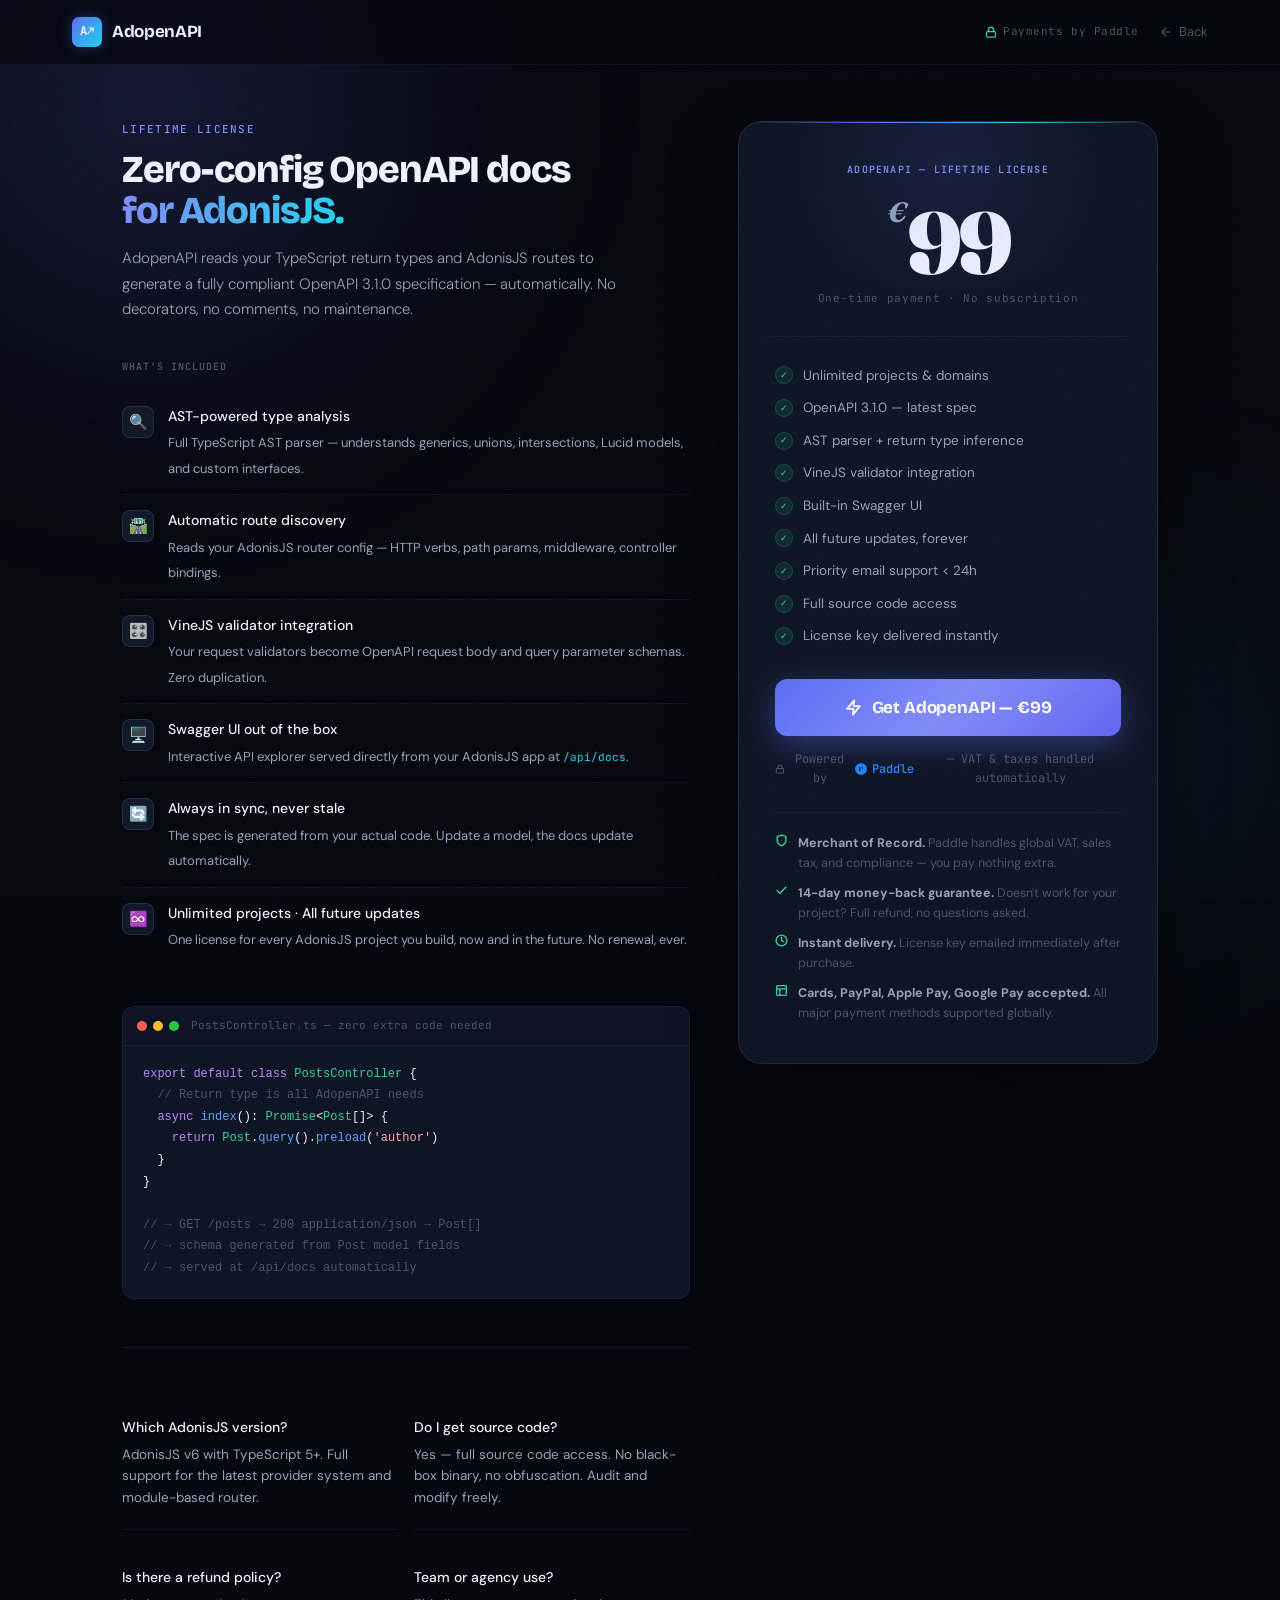
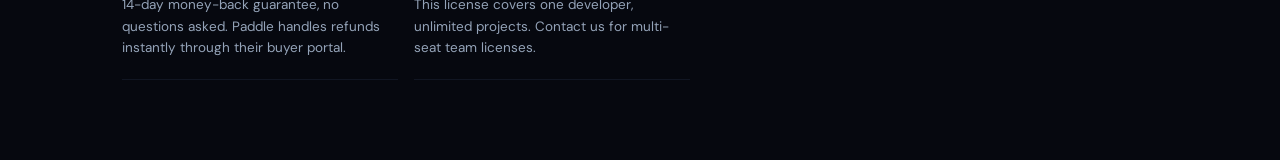
==== commit 918a7586: "refactor: extract common CSS and JS to specific files and make pages responsive" ====
--- a/payment.html
+++ b/payment.html
@@ -24,166 +24,18 @@
       href="https://fonts.googleapis.com/css2?family=Bricolage+Grotesque:opsz,wght@12..96,400;12..96,500;12..96,600;12..96,700;12..96,800&family=Fraunces:opsz,wght@9..144,700;9..144,900&family=DM+Sans:ital,opsz,wght@0,9..40,300;0,9..40,400;0,9..40,500&family=JetBrains+Mono:wght@400;500;600&display=swap"
       rel="stylesheet"
     />
+    <link rel="stylesheet" href="styles.css" />
     <!--
     Paddle.js v2 — handles the inline/overlay checkout.
     Initialize with your client-side token; no secret keys are ever exposed.
   -->
     <script src="https://cdn.paddle.com/paddle/v2/paddle.js"></script>
     <style>
-      *,
-      *::before,
-      *::after {
-        box-sizing: border-box;
-        margin: 0;
-        padding: 0;
-      }
-
       :root {
-        --bg: #06080f;
-        --bg-2: #090c16;
-        --bg-3: #0e1525;
-        --surface: #111827;
-        --border: rgba(99, 120, 180, 0.12);
-        --border-2: rgba(99, 120, 180, 0.22);
-        --primary: #5b6ef5;
-        --primary-2: #818cf8;
-        --glow: rgba(91, 110, 245, 0.35);
-        --cyan: #22d3ee;
-        --green: #34d399;
-        --orange: #fbbf24;
         --paddle: #0052cc;
         --paddle-2: #2684ff;
-        --text: #eef2ff;
-        --text-2: #94a3b8;
-        --text-3: #4a5568;
-        --ff-head: "Bricolage Grotesque", sans-serif;
-        --ff-display: "Fraunces", serif;
-        --ff-body: "DM Sans", sans-serif;
-        --ff-mono: "JetBrains Mono", monospace;
-      }
-
-      html {
-        scroll-behavior: smooth;
-      }
-
-      body {
-        background: var(--bg);
-        color: var(--text);
-        font-family: var(--ff-body);
-        font-size: 16px;
-        line-height: 1.6;
-        overflow-x: hidden;
-        -webkit-font-smoothing: antialiased;
-        min-height: 100vh;
-      }
-
-      ::-webkit-scrollbar {
-        width: 6px;
-      }
-      ::-webkit-scrollbar-track {
-        background: var(--bg);
-      }
-      ::-webkit-scrollbar-thumb {
-        background: var(--primary);
-        border-radius: 3px;
-      }
-
-      body::before {
-        content: "";
-        position: fixed;
-        inset: 0;
-        background-image: url("data:image/svg+xml,%3Csvg viewBox='0 0 256 256' xmlns='http://www.w3.org/2000/svg'%3E%3Cfilter id='noise'%3E%3CfeTurbulence type='fractalNoise' baseFrequency='0.9' numOctaves='4' stitchTiles='stitch'/%3E%3C/filter%3E%3Crect width='100%25' height='100%25' filter='url(%23noise)' opacity='0.04'/%3E%3C/svg%3E");
-        pointer-events: none;
-        z-index: 0;
-        opacity: 0.5;
-      }
-
-      /* ─── BACKGROUND ORBS ─── */
-      .bg-orb {
-        position: fixed;
-        border-radius: 50%;
-        filter: blur(110px);
-        pointer-events: none;
-        z-index: 0;
-        opacity: 0;
-        animation: orb-in 1.2s ease forwards;
-      }
-      .bg-orb-1 {
-        width: 700px;
-        height: 700px;
-        background: radial-gradient(
-          circle,
-          rgba(91, 110, 245, 0.22) 0%,
-          transparent 70%
-        );
-        top: -250px;
-        left: -200px;
-        animation-delay: 0s;
-      }
-      .bg-orb-2 {
-        width: 500px;
-        height: 500px;
-        background: radial-gradient(
-          circle,
-          rgba(34, 211, 238, 0.1) 0%,
-          transparent 70%
-        );
-        bottom: -100px;
-        right: -100px;
-        animation-delay: 0.2s;
-      }
-      @keyframes orb-in {
-        to {
-          opacity: 1;
-        }
-      }
-
-      /* ─── HEADER ─── */
-      header {
-        position: relative;
-        z-index: 10;
-        border-bottom: 1px solid var(--border);
-        background: rgba(6, 8, 15, 0.7);
-        backdrop-filter: blur(16px);
-      }
-      .header-inner {
-        max-width: 1140px;
-        margin: 0 auto;
-        padding: 0 32px;
-        height: 64px;
-        display: flex;
-        align-items: center;
-        justify-content: space-between;
-      }
-      .brand {
-        display: flex;
-        align-items: center;
-        gap: 10px;
-        font-family: var(--ff-head);
-        font-weight: 700;
-        font-size: 17px;
-        color: var(--text);
-        text-decoration: none;
-        letter-spacing: -0.02em;
-      }
-      .brand-icon {
-        width: 30px;
-        height: 30px;
-        border-radius: 7px;
-        background: linear-gradient(
-          135deg,
-          var(--primary) 0%,
-          var(--cyan) 100%
-        );
-        display: flex;
-        align-items: center;
-        justify-content: center;
-        font-family: var(--ff-mono);
-        font-size: 12px;
-        font-weight: 600;
-        color: #fff;
-        box-shadow: 0 0 14px var(--glow);
-      }
+      }
+
       .header-right {
         display: flex;
         align-items: center;
@@ -201,19 +53,6 @@
       .secure-label svg {
         color: var(--green);
       }
-      .back-link {
-        display: flex;
-        align-items: center;
-        gap: 6px;
-        font-size: 13px;
-        color: var(--text-3);
-        text-decoration: none;
-        transition: color 0.2s;
-      }
-      .back-link:hover {
-        color: var(--text-2);
-      }
-
       /* ─── MAIN LAYOUT ─── */
       .checkout-wrap {
         position: relative;
@@ -359,28 +198,6 @@
         line-height: 1.8;
         overflow-x: auto;
       }
-      .kw {
-        color: #c084fc;
-      }
-      .fn {
-        color: #60a5fa;
-      }
-      .cl {
-        color: #34d399;
-      }
-      .st {
-        color: #fca5a5;
-      }
-      .cm {
-        color: #4a5568;
-      }
-      .pu {
-        color: var(--text);
-      }
-      .op {
-        color: var(--text-2);
-      }
-
       /* ══════════════════════════
        RIGHT — PRICE CARD
     ══════════════════════════ */
@@ -647,11 +464,56 @@
         .faq-strip {
           grid-template-columns: 1fr;
         }
-        .header-inner {
-          padding: 0 20px;
-        }
         .secure-label {
           display: none;
+        }
+      }
+
+      @media (max-width: 640px) {
+        .checkout-wrap {
+          padding: 24px 16px 56px;
+        }
+        .pc-amount {
+          font-size: 60px;
+        }
+        .pd-title {
+          font-size: 22px;
+        }
+        .pd-sub {
+          font-size: 14px;
+        }
+        .price-card {
+          padding: 28px 20px;
+        }
+        /* Code strip */
+        .code-strip-body {
+          padding: 14px 14px;
+          font-size: 11px;
+        }
+        .code-strip-title {
+          display: none;
+        }
+      }
+
+      @media (max-width: 480px) {
+        .faq-strip {
+          gap: 0;
+        }
+        .pc-amount {
+          font-size: 52px;
+        }
+        .pc-currency {
+          font-size: 22px;
+          margin-top: 10px;
+        }
+        .inc-item {
+          gap: 10px;
+        }
+        .inc-text strong {
+          font-size: 13px;
+        }
+        .inc-text span {
+          font-size: 12px;
         }
       }
     </style>
@@ -1120,5 +982,6 @@
           });
         });
     </script>
+    <script src="main.js"></script>
   </body>
 </html>
--- a/styles.css
+++ b/styles.css
@@ -0,0 +1,186 @@
+/* ─── RESET ─── */
+*,
+*::before,
+*::after {
+  box-sizing: border-box;
+  margin: 0;
+  padding: 0;
+}
+
+/* ─── DESIGN TOKENS ─── */
+:root {
+  --bg: #06080f;
+  --bg-2: #090c16;
+  --bg-3: #0e1525;
+  --surface: #111827;
+  --surface-2: #1a2236;
+  --border: rgba(99, 120, 180, 0.12);
+  --border-2: rgba(99, 120, 180, 0.22);
+  --primary: #5b6ef5;
+  --primary-2: #818cf8;
+  --glow: rgba(91, 110, 245, 0.35);
+  --cyan: #22d3ee;
+  --cyan-dim: rgba(34, 211, 238, 0.15);
+  --green: #34d399;
+  --green-dim: rgba(52, 211, 153, 0.15);
+  --orange: #fbbf24;
+  --red: #f87171;
+  --text: #eef2ff;
+  --text-2: #94a3b8;
+  --text-3: #4a5568;
+  --ff-head: "Bricolage Grotesque", sans-serif;
+  --ff-display: "Fraunces", serif;
+  --ff-body: "DM Sans", sans-serif;
+  --ff-mono: "JetBrains Mono", monospace;
+}
+
+/* ─── BASE ─── */
+html {
+  scroll-behavior: smooth;
+  overflow-x: hidden; /* prevent horizontal scroll on iOS Safari */
+}
+
+body {
+  background: var(--bg);
+  color: var(--text);
+  font-family: var(--ff-body);
+  font-size: 16px;
+  line-height: 1.6;
+  overflow-x: hidden;
+  -webkit-font-smoothing: antialiased;
+  min-height: 100vh;
+}
+
+/* ─── SCROLLBAR ─── */
+::-webkit-scrollbar { width: 6px; }
+::-webkit-scrollbar-track { background: var(--bg); }
+::-webkit-scrollbar-thumb { background: var(--primary); border-radius: 3px; }
+
+/* ─── NOISE TEXTURE ─── */
+/* z-index: 2 keeps it above background orbs (z-index: 0) but well below
+   interactive elements like nav (z-index: 100) and header (z-index: 100).
+   Using 999 caused iOS Safari touch-event bugs on hamburger menus. */
+body::before {
+  content: "";
+  position: fixed;
+  inset: 0;
+  background-image: url("data:image/svg+xml,%3Csvg viewBox='0 0 256 256' xmlns='http://www.w3.org/2000/svg'%3E%3Cfilter id='noise'%3E%3CfeTurbulence type='fractalNoise' baseFrequency='0.9' numOctaves='4' stitchTiles='stitch'/%3E%3C/filter%3E%3Crect width='100%25' height='100%25' filter='url(%23noise)' opacity='0.04'/%3E%3C/svg%3E");
+  pointer-events: none;
+  z-index: 2;
+  opacity: 0.5;
+}
+
+/* ─── BACKGROUND ORBS (inner pages) ─── */
+.bg-orb {
+  position: fixed;
+  border-radius: 50%;
+  filter: blur(110px);
+  pointer-events: none;
+  z-index: 0;
+  opacity: 0;
+  animation: orb-in 1.2s ease forwards;
+}
+.bg-orb-1 {
+  width: 700px;
+  height: 700px;
+  background: radial-gradient(circle, rgba(91, 110, 245, 0.22) 0%, transparent 70%);
+  top: -250px;
+  left: -200px;
+  animation-delay: 0s;
+}
+.bg-orb-2 {
+  width: 500px;
+  height: 500px;
+  background: radial-gradient(circle, rgba(34, 211, 238, 0.1) 0%, transparent 70%);
+  bottom: -100px;
+  right: -100px;
+  animation-delay: 0.2s;
+}
+@keyframes orb-in {
+  to { opacity: 1; }
+}
+
+/* ─── BRAND ICON ─── */
+.brand-icon {
+  width: 30px;
+  height: 30px;
+  border-radius: 7px;
+  background: linear-gradient(135deg, var(--primary) 0%, var(--cyan) 100%);
+  display: flex;
+  align-items: center;
+  justify-content: center;
+  font-family: var(--ff-mono);
+  font-size: 12px;
+  font-weight: 600;
+  color: #fff;
+  box-shadow: 0 0 14px var(--glow);
+  flex-shrink: 0;
+}
+
+/* ─── BRAND LINK ─── */
+.brand {
+  display: flex;
+  align-items: center;
+  gap: 10px;
+  font-family: var(--ff-head);
+  font-weight: 700;
+  font-size: 17px;
+  color: var(--text);
+  text-decoration: none;
+  letter-spacing: -0.02em;
+}
+
+/* ─── HEADER (inner pages) ─── */
+header {
+  position: sticky;
+  top: 0;
+  z-index: 100;
+  border-bottom: 1px solid var(--border);
+  background: rgba(6, 8, 15, 0.8);
+  backdrop-filter: blur(16px);
+}
+.header-inner {
+  max-width: 1200px;
+  margin: 0 auto;
+  padding: 0 32px;
+  height: 64px;
+  display: flex;
+  align-items: center;
+  justify-content: space-between;
+}
+
+/* ─── BACK LINK ─── */
+.back-link {
+  display: flex;
+  align-items: center;
+  gap: 6px;
+  font-size: 13px;
+  color: var(--text-3);
+  text-decoration: none;
+  transition: color 0.2s;
+  font-family: var(--ff-body);
+}
+.back-link:hover {
+  color: var(--text-2);
+}
+
+/* ─── CODE SYNTAX ─── */
+.kw { color: #c084fc; }
+.fn { color: #60a5fa; }
+.cl { color: #34d399; }
+.st { color: #fca5a5; }
+.cm { color: #4a5568; }
+.nm { color: #fbbf24; }
+.pu { color: var(--text); }
+.op { color: var(--text-2); }
+
+/* ─── RESPONSIVE: mobile header ─── */
+@media (max-width: 600px) {
+  .header-inner {
+    padding: 0 16px;
+    height: 56px;
+  }
+  .brand {
+    font-size: 15px;
+  }
+}
